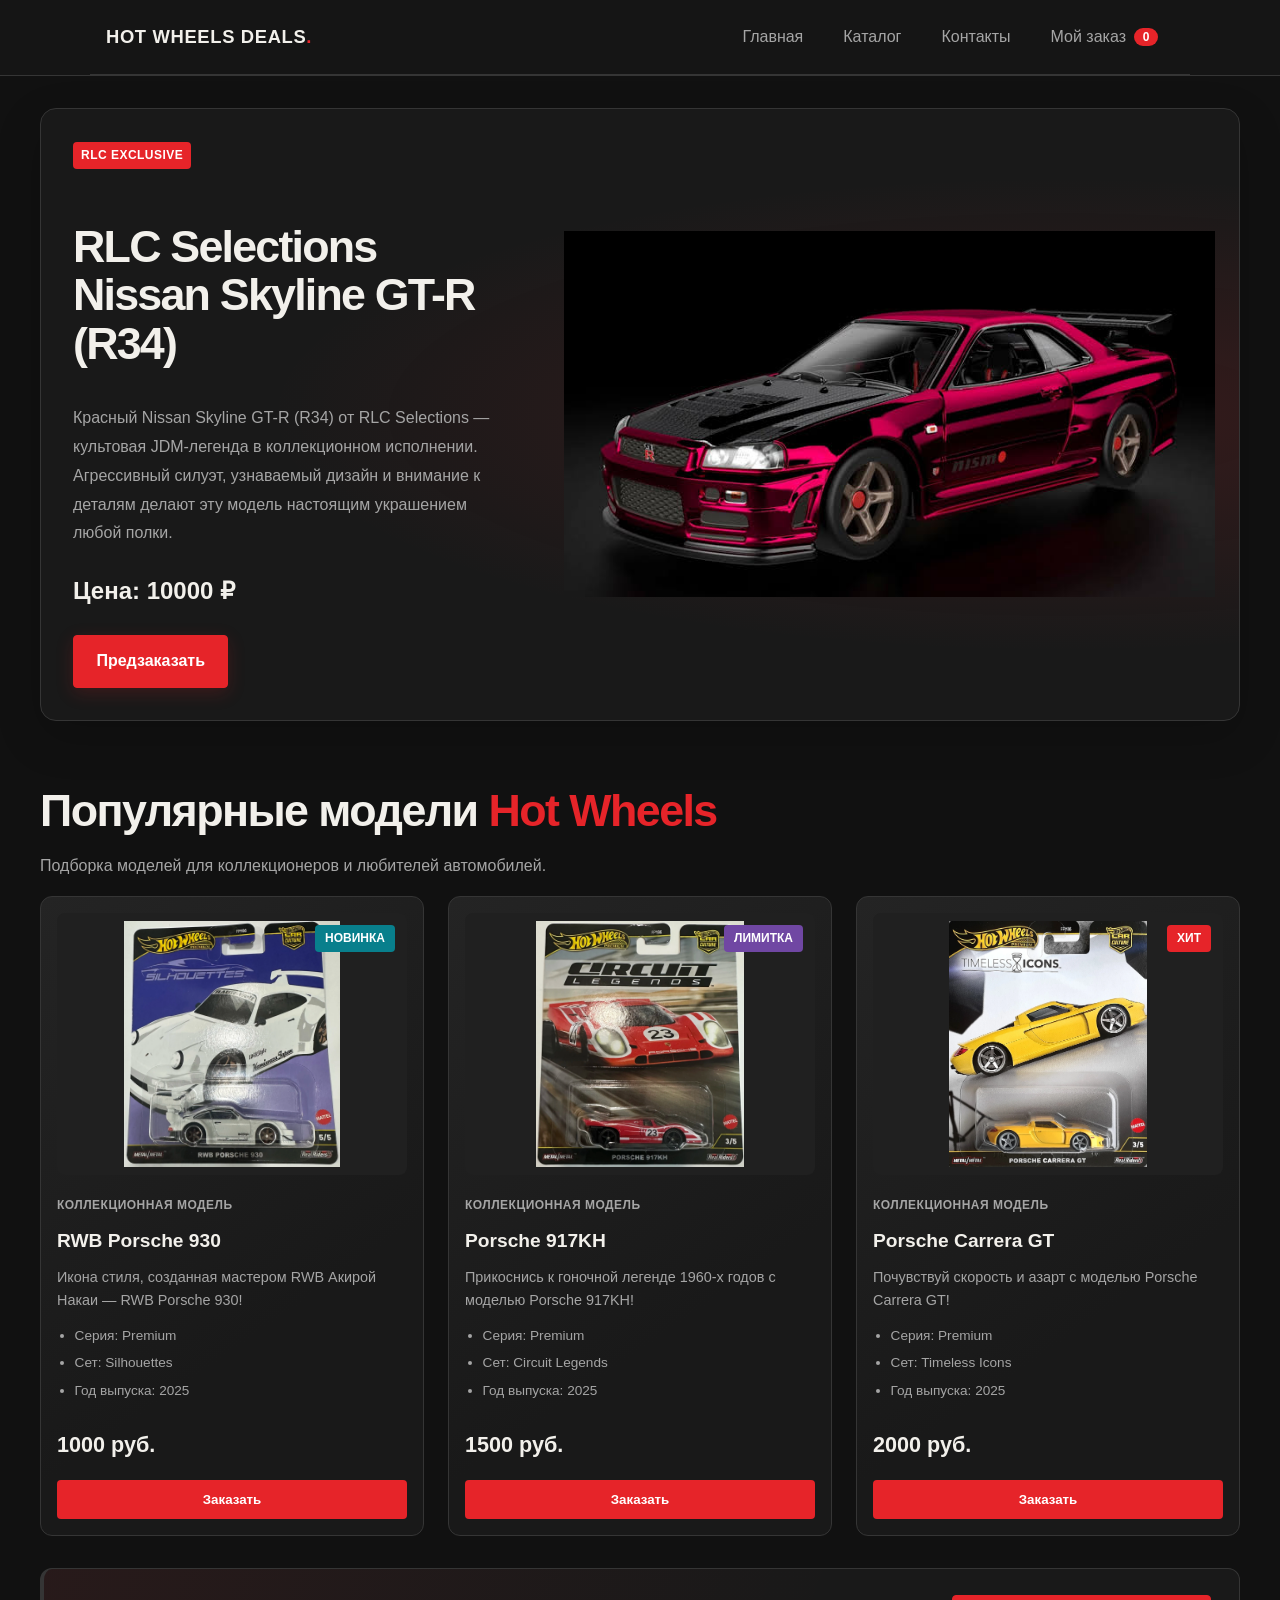
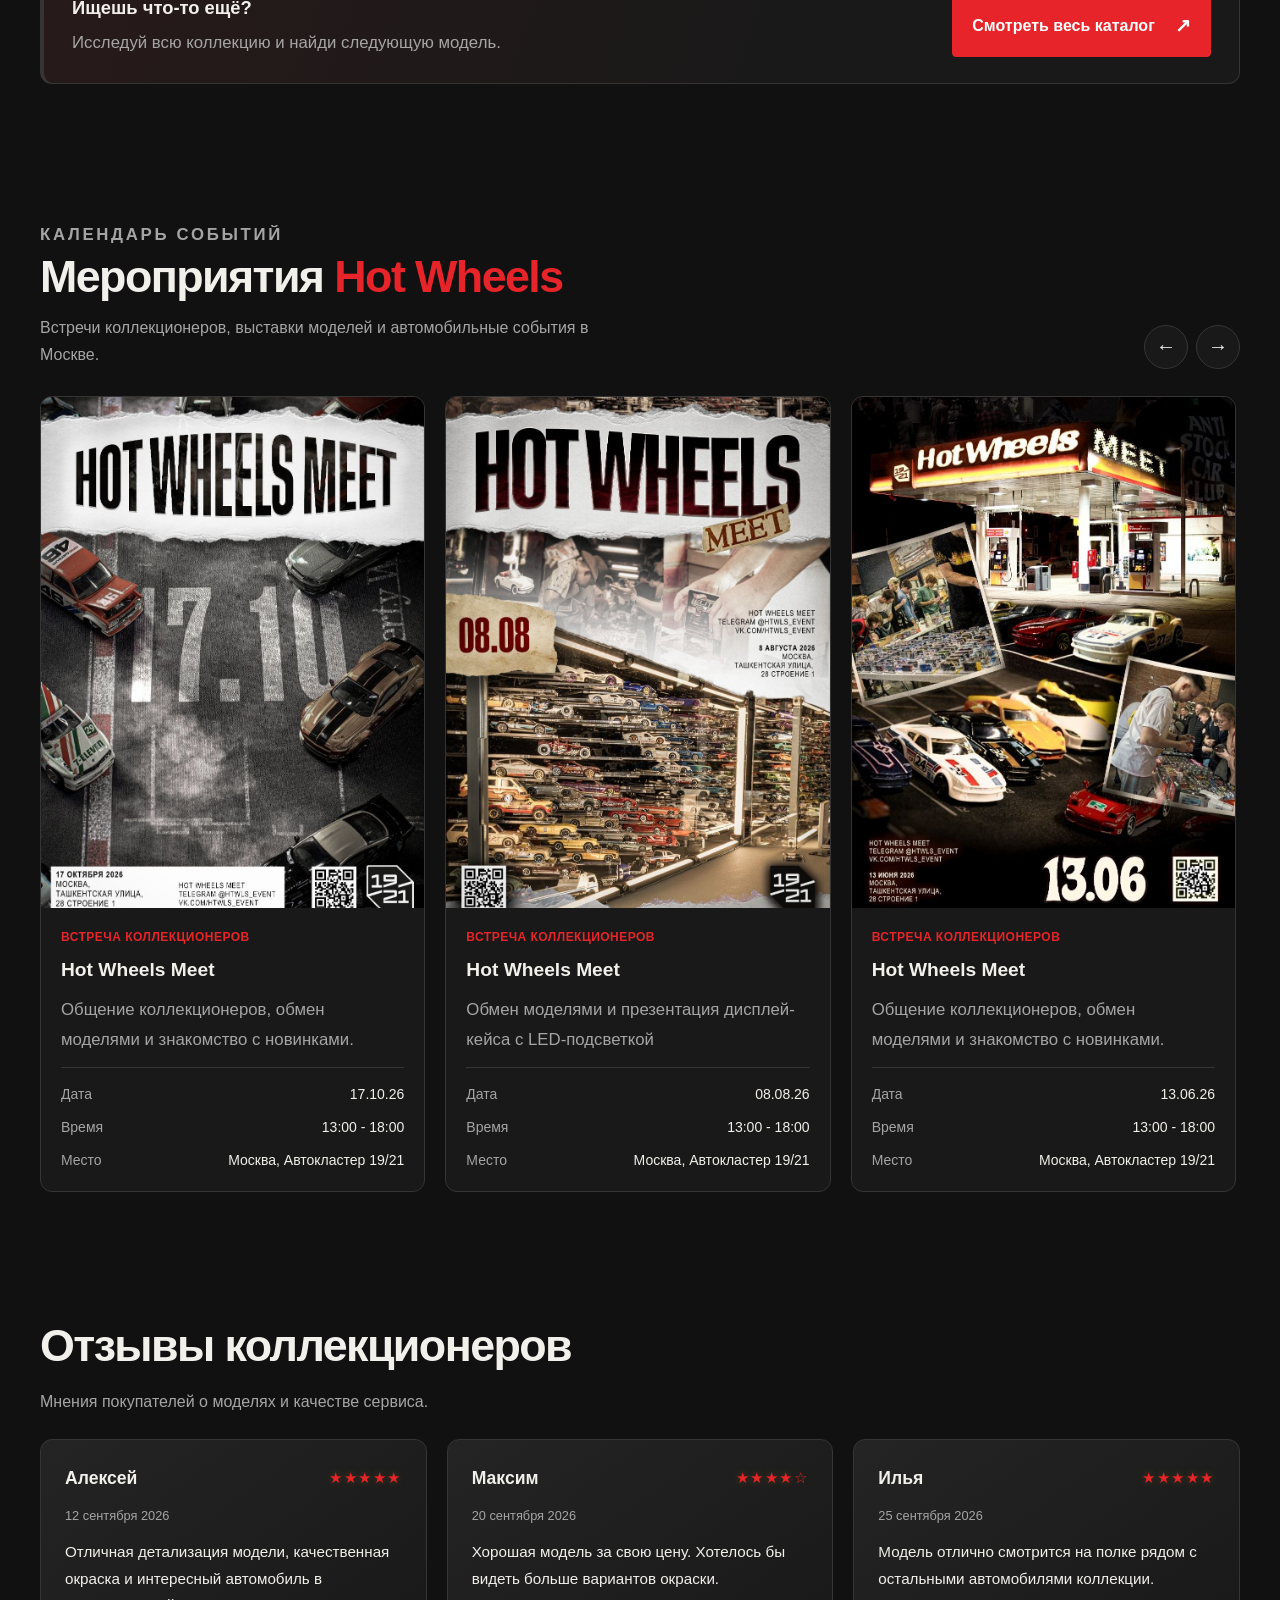
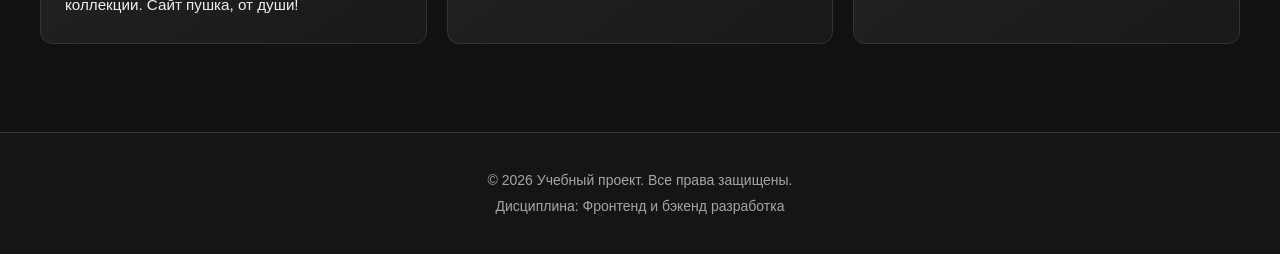
==== index.html @ 45c1c2cf "initialize project structure" ====
<!doctype html>
<html lang="ru">
  <head>
    <meta charset="UTF-8" />
    <meta name="viewport" content="width=device-width, initial-scale=1.0" />
    <title>Магазин моделей Hot Wheels Deals</title>
    <link rel="stylesheet" href="css/style.css" />
    <script src="js/main.js" defer></script>
    <meta property="og:type" content="website" />
    <meta property="og:title" content="Магазин моделей Hot Wheels Deals" />
    <meta
      property="og:description"
      content="Магазин моделей Hot Wheels Deals"
    />
    <meta
      property="og:image"
      content="https://username.github.io/kr1-html-css-shop/images/preview.jpg"
    />
  </head>

  <body>
    <header>
      <nav class="site-header" aria-label="Основная навигация">
        <a class="site-logo" href="index.html">
          HOT WHEELS DEALS<span class="site-logo__accent">.</span>
        </a>

        <ul class="site-nav__list">
          <li>
            <a class="site-nav__link" href="index.html">Главная</a>
          </li>
          <li>
            <a class="site-nav__link" href="catalog.html">Каталог</a>
          </li>
          <li>
            <a class="site-nav__link" href="contacts.html">Контакты</a>
          </li>
          <li>
            <a class="site-nav__link" href="order.html">
              Мой заказ
              <span
                class="cart-badge"
                id="cart-count"
                aria-label="Количество товаров в корзине"
                >0</span
              >
            </a>
          </li>
        </ul>
      </nav>
    </header>

    <main>
      <!-- Баннер предзаказа -->
      <section class="preorder-section">
        <div class="preorder-banner">
          <div class="preorder-banner__content">
            <span class="preorder-banner__badge"> RLC EXCLUSIVE </span>

            <h1>RLC Selections Nissan Skyline GT-R (R34)</h1>

            <p class="preorder-banner__lead">
              Красный Nissan Skyline GT-R (R34) от RLC Selections — культовая
              JDM-легенда в коллекционном исполнении. Агрессивный силуэт,
              узнаваемый дизайн и внимание к деталям делают эту модель настоящим
              украшением любой полки.
            </p>

            <p class="preorder-banner__price">Цена: 10000 ₽</p>

            <button
              class="preorder-banner__button"
              type="button"
              id="preorder-open"
            >
              Предзаказать
            </button>
          </div>

          <img
            src="images/Nissan Skyline R34.jpg"
            alt="RLC Nissan Skyline R34"
            class="preorder-banner__image"
          />
        </div>
      </section>

      <!-- Модальное окно предзаказа -->
      <dialog
        class="preorder-modal"
        id="preorder-modal"
        aria-labelledby="preorder-modal-title"
      >
        <div class="preorder-modal__header">
          <div>
            <p class="preorder-modal__eyebrow">RLC EXCLUSIVE</p>
            <h2 class="preorder-modal__heading" id="preorder-modal-title">
              Предзаказ скоро откроется
            </h2>
          </div>

          <button
            class="preorder-modal__close"
            type="button"
            id="preorder-close"
            aria-label="Закрыть"
          >
            &#10005;
          </button>
        </div>

        <div class="preorder-modal__body">
          <span class="preorder-modal__badge">COMING SOON</span>

          <h3 class="preorder-modal__title">Nissan Skyline GT-R (R34)</h3>

          <p class="preorder-modal__description">
            Красная легенда JDM в эксклюзивном исполнении RLC Selections.
            Готовь место в коллекции.
          </p>

          <div class="preorder-modal__notice">
            <span class="preorder-modal__notice-icon">!</span>
            <div>
              <strong>Предзаказ скоро откроется</strong>
              <p>
                Следи за обновлениями, чтобы не пропустить старт.
              </p>
            </div>
          </div>
        </div>

        <div class="preorder-modal__footer">
          <button
            class="button button--outline"
            type="button"
            data-preorder-close
          >
            Закрыть
          </button>
          <button class="button" type="button" data-preorder-close>
            Понятно, жду
          </button>
        </div>
      </dialog>

      <section class="section" id="popular">
        <div class="popular__header">
          <h2>Популярные модели <span>Hot Wheels</span></h2>

          <p class="popular__intro">
            Подборка моделей для коллекционеров и любителей автомобилей.
          </p>
        </div>

        <div class="product-grid">
          <!-- RWB Porsche 930 -->
          <article class="product-card">
            <a class="product-card__image-link" href="catalog.html">
              <img
                class="product-card__image"
                src="images/RWB 930.webp"
                alt="Модель Hot Wheels RWB Porsche 930"
                width="400"
                height="300"
              />
              <span class="product-card__badge product-card__badge--new">
                Новинка
              </span>
            </a>

            <p class="product-card__category">Коллекционная модель</p>
            <h3 class="product-card__title">RWB Porsche 930</h3>

            <p class="product-card__description">
              Икона стиля, созданная мастером RWB Акирой Накаи — RWB Porsche
              930!
            </p>

            <ul class="product-card__specs">
              <li>Серия: Premium</li>
              <li>Сет: Silhouettes</li>
              <li>Год выпуска: 2025</li>
            </ul>

            <p class="product-card__price">1000 руб.</p>

            <button
              class="button product-card__button"
              type="button"
              data-product="RWB Porcshe 930"
            >
              Заказать
            </button>
          </article>

          <!-- Porsche 917KH -->
          <article class="product-card">
            <a class="product-card__image-link" href="catalog.html">
              <img
                class="product-card__image"
                src="images/917KH.webp"
                alt="Модель Hot Wheels Porsche 917KH"
                width="400"
                height="300"
                loading="lazy"
              />
              <span class="product-card__badge product-card__badge--limited">
                Лимитка
              </span>
            </a>

            <p class="product-card__category">Коллекционная модель</p>
            <h3 class="product-card__title">Porsche 917KH</h3>

            <p class="product-card__description">
              Прикоснись к гоночной легенде 1960-х годов с моделью Porsche
              917KH!
            </p>

            <ul class="product-card__specs">
              <li>Серия: Premium</li>
              <li>Сет: Circuit Legends</li>
              <li>Год выпуска: 2025</li>
            </ul>

            <p class="product-card__price">1500 руб.</p>

            <button
              class="button product-card__button"
              type="button"
              data-product="Porcshe 917KH"
            >
              Заказать
            </button>
          </article>

          <!-- Porsche Carrera GT -->
          <article class="product-card">
            <a class="product-card__image-link" href="catalog.html">
              <img
                class="product-card__image"
                src="images/Carrera GT.webp"
                alt="Модель Hot Wheels Porsche Carrera GT"
                width="400"
                height="300"
                loading="lazy"
              />
              <span class="product-card__badge product-card__badge--hit">
                Хит
              </span>
            </a>

            <p class="product-card__category">Коллекционная модель</p>
            <h3 class="product-card__title">Porsche Carrera GT</h3>

            <p class="product-card__description">
              Почувствуй скорость и азарт с моделью Porsche Carrera GT!
            </p>

            <ul class="product-card__specs">
              <li>Серия: Premium</li>
              <li>Сет: Timeless Icons</li>
              <li>Год выпуска: 2025</li>
            </ul>

            <p class="product-card__price">2000 руб.</p>

            <button
              class="button product-card__button"
              type="button"
              data-product="Porcshe Carrera GT"
            >
              Заказать
            </button>
          </article>
        </div>

        <div class="popular__catalog-link">
          <div class="popular__catalog-text">
            <span>Ищешь что-то ещё?</span>
            <p>Исследуй всю коллекцию и найди следующую модель.</p>
          </div>

          <a class="popular__catalog-button" href="catalog.html">
            Смотреть весь каталог
            <span aria-hidden="true">↗</span>
          </a>
        </div>
      </section>

      <!-- Мероприятия Hot Wheels в Москве -->
      <section class="section events" id="events">
        <div class="events__header">
          <div>
            <p class="events__eyebrow">КАЛЕНДАРЬ СОБЫТИЙ</p>
            <h2>Мероприятия <span>Hot Wheels</span></h2>
            <p class="events__intro">
              Встречи коллекционеров, выставки моделей и автомобильные события в
              Москве.
            </p>
          </div>

          <div class="events__controls">
            <button
              class="events__arrow"
              id="events-prev"
              type="button"
              aria-label="Предыдущие мероприятия"
            >
              &#8592;
            </button>
            <button
              class="events__arrow"
              id="events-next"
              type="button"
              aria-label="Следующие мероприятия"
            >
              &#8594;
            </button>
          </div>
        </div>

        <div class="events__viewport" id="events-viewport">
          <div class="events__track" id="events-track">
            <article class="event-card">
              <img
                class="event-card__poster"
                src="images/events/17_10.jpg"
                alt="Афиша встречи коллекционеров Hot Wheels"
                loading="lazy"
              />
              <div class="event-card__content">
                <span class="event-card__category">Встреча коллекционеров</span>
                <h3>Hot Wheels  Meet</h3>
                <p class="event-card__description">
                  Общение коллекционеров, обмен моделями и знакомство с
                  новинками.
                </p>
                <ul class="event-card__details">
                  <li><span>Дата</span> 17.10.26 </li>
                  <li><span>Время</span> 13:00 - 18:00</li>
                  <li><span>Место</span> Москва, Автокластер 19/21</li>
                </ul>
              </div>
            </article>

            <article class="event-card">
              <img
                class="event-card__poster"
                src="images/events/08_08.jpg"
                alt="Афиша встречи коллекционеров Hot Wheels"
                loading="lazy"
              />
              <div class="event-card__content">
                <span class="event-card__category">Встреча коллекционеров</span>
                <h3>Hot Wheels  Meet</h3>
                <p class="event-card__description">
                  Обмен моделями и презентация дисплей-кейса с LED-подсветкой
                </p>
                <ul class="event-card__details">
                  <li><span>Дата</span> 08.08.26 </li>
                  <li><span>Время</span> 13:00 - 18:00</li>
                  <li><span>Место</span> Москва, Автокластер 19/21</li>
                </ul>
              </div>
            </article>

            <article class="event-card">
              <img
                class="event-card__poster"
                src="images/events/13_06.jpg"
                alt="Афиша встречи коллекционеров Hot Wheels"
                loading="lazy"
              />
              <div class="event-card__content">
                <span class="event-card__category">Встреча коллекционеров</span>
                <h3>Hot Wheels  Meet</h3>
                <p class="event-card__description">
                  Общение коллекционеров, обмен моделями и знакомство с
                  новинками.
                </p>
                <ul class="event-card__details">
                  <li><span>Дата</span> 13.06.26 </li>
                  <li><span>Время</span> 13:00 - 18:00</li>
                  <li><span>Место</span> Москва, Автокластер 19/21</li>
                </ul>
              </div>
            </article>
            
            <article class="event-card">
              <img
                class="event-card__poster"
                src="images/events/25_04.jpg"
                alt="Афиша встречи коллекционеров Hot Wheels"
                loading="lazy"
              />
              <div class="event-card__content">
                <span class="event-card__category">Встреча коллекционеров</span>
                <h3>Hot Wheels  Meet</h3>
                <p class="event-card__description">
                  Общение коллекционеров, обмен моделями и знакомство с
                  новинками.
                </p>
                <ul class="event-card__details">
                  <li><span>Дата</span> 25.04.26 </li>
                  <li><span>Время</span> 13:00 - 18:00</li>
                  <li><span>Место</span> Москва, Автокластер 19/21</li>
                </ul>
              </div>
            </article>

            <article class="event-card">
              <img
                class="event-card__poster"
                src="images/events/28_02.jpg"
                alt="Афиша встречи коллекционеров Hot Wheels"
                loading="lazy"
              />
              <div class="event-card__content">
                <span class="event-card__category">Встреча коллекционеров</span>
                <h3>Hot Wheels  Meet</h3>
                <p class="event-card__description">
                  Выставка-продажа свежих моделей Hot Wheels
                </p>
                <ul class="event-card__details">
                  <li><span>Дата</span> 28.02.26 </li>
                  <li><span>Время</span> 13:00 - 18:00</li>
                  <li><span>Место</span> Москва, Автокластер 19/21</li>
                </ul>
              </div>
            </article>
          </div>
        </div>
      </section>

      <section class="section reviews" id="reviews">
        <h2>Отзывы коллекционеров</h2>

        <p class="reviews__intro">
          Мнения покупателей о моделях и качестве сервиса.
        </p>

        <div class="reviews__grid">
          <article class="review-card">
            <div class="review-card__header">
              <h3>Алексей</h3>
              <p class="review-card__rating" aria-label="Оценка: 5 из 5">
                ★★★★★
              </p>
            </div>

            <p class="review-card__date">12 сентября 2026</p>

            <p>
              Отличная детализация модели, качественная окраска и интересный
              автомобиль в коллекции. Сайт пушка, от души!
            </p>
          </article>

          <article class="review-card">
            <div class="review-card__header">
              <h3>Максим</h3>
              <p class="review-card__rating" aria-label="Оценка: 4 из 5">
                ★★★★☆
              </p>
            </div>

            <p class="review-card__date">20 сентября 2026</p>

            <p>
              Хорошая модель за свою цену. Хотелось бы видеть больше вариантов
              окраски.
            </p>
          </article>

          <article class="review-card">
            <div class="review-card__header">
              <h3>Илья</h3>
              <p class="review-card__rating" aria-label="Оценка: 5 из 5">
                ★★★★★
              </p>
            </div>

            <p class="review-card__date">25 сентября 2026</p>

            <p>
              Модель отлично смотрится на полке рядом с остальными автомобилями
              коллекции.
            </p>
          </article>
        </div>
      </section>
    </main>

    <footer id="contacts">
      <p>&copy; 2026 Учебный проект. Все права защищены.</p>
      <p>Дисциплина: Фронтенд и бэкенд разработка</p>
    </footer>

    <dialog
      class="order-dialog"
      id="order-dialog"
      aria-labelledby="order-dialog-title"
    >
      <h2 id="order-dialog-title">Оформление заявки</h2>

      <form
        class="order-form"
        id="order-form"
        action="#"
        method="post"
        novalidate
      >
        <input id="selected-product" name="selected-product" type="hidden" />

        <div class="form-field">
          <label for="order-name">Имя</label>
          <input
            id="order-name"
            name="name"
            type="text"
            placeholder="Введите ваше имя"
            minlength="2"
            autocomplete="given-name"
            required
          />
        </div>

        <div class="form-field">
          <label for="order-email">E-mail</label>
          <input
            id="order-email"
            name="email"
            type="email"
            placeholder="example@mail.ru"
            autocomplete="email"
            required
          />
        </div>

        <div class="form-field">
          <label for="order-phone">Телефон</label>
          <input
            id="order-phone"
            name="phone"
            type="tel"
            inputmode="tel"
            placeholder="+7 (900) 000-00-00"
            pattern="^\+7 \(\d{3}\) \d{3}-\d{2}-\d{2}$"
            required
          />
          <small>Формат: +7 (900) 000-00-00</small>
        </div>

        <div class="form-field">
          <label for="order-date">Дата связи</label>
          <input id="order-date" name="date" type="date" />
        </div>

        <div class="form-field">
          <label for="order-topic">Тема заявки</label>
          <select id="order-topic" name="topic" required>
            <option value="">Выберите тему</option>
            <option value="product">Заказ товара</option>
            <option value="consultation">Консультация</option>
            <option value="delivery">Доставка</option>
          </select>
        </div>

        <div class="form-field">
          <label for="order-comment">Комментарий</label>
          <textarea
            id="order-comment"
            name="comment"
            rows="4"
            placeholder="Укажите дополнительную информацию"
          ></textarea>
        </div>

        <div class="form-field form-field--checkbox">
          <label>
            <input
              id="order-agreement"
              name="agreement"
              type="checkbox"
              required
            />
            Я согласен на обработку данных
          </label>
        </div>

        <div class="form-actions">
          <button type="button" id="close-order-dialog">Закрыть</button>
          <button type="submit">Отправить заявку</button>
        </div>
      </form>
    </dialog>

    <p class="success-message" id="success-message" hidden>
      Форма успешно отправлена!
    </p>
    <script src="js/cart-counter.js"></script>
    <script src="js/events.js"></script>
  </body>
</html>
---- css/style.css ----
/* ==========================================================================
   1. Переменные проекта
   ========================================================================== */

:root {
  /* Цвета */
  --color-bg: #111111;
  --color-text: #f2f0eb;
  --color-muted: #a5a5a5;
  --color-primary: #e62429;
  --color-primary-dark: #bd171d;
  --color-border: #353535;
  --color-surface: #191919;
  --color-surface-accent: #242424;
  --color-success: #45b36b;
  --color-success-bg: #17251b;
  --color-white: #ffffff;

  /* Отступы */
  --space-xs: 4px;
  --space-sm: 8px;
  --space-md: 16px;
  --space-lg: 24px;
  --space-xl: 32px;

  /* Скругления */
  --radius-sm: 4px;
  --radius-md: 8px;
  --radius-lg: 12px;

  /* Размеры */
  --container-width: 1200px;
}


/* ==========================================================================
   2. Сброс и базовые стили
   ========================================================================== */

* {
  box-sizing: border-box;
}

/*
  Атрибут hidden должен скрывать элемент надёжнее любого класса оформления.
*/
[hidden] {
  display: none !important;
}

html {
  scroll-behavior: smooth;
}

body {
  margin: 0;
  font-family: Arial, sans-serif;
  line-height: 1.6;
  color: var(--color-text);
  background-color: var(--color-bg);
}

a {
  color: var(--color-text);
}

a:hover {
  color: var(--color-primary);
}

a:focus-visible {
  outline: 2px solid var(--color-primary);
  outline-offset: 3px;
}


/* ==========================================================================
   3. Общие компоненты
   ========================================================================== */

/* --------------------------------------------------------------------------
   3.1. Кнопки
   -------------------------------------------------------------------------- */

/*
  Базовая кнопка. Применяется и к <button>, и к ссылкам,
  которые визуально выглядят как кнопка.
*/
.button {
  display: inline-block;
  padding: var(--space-sm) var(--space-md);
  color: var(--color-white);
  background-color: var(--color-primary);
  text-decoration: none;
  border: none;
  border-radius: var(--radius-sm);
  cursor: pointer;
}

.button:hover {
  background-color: var(--color-primary-dark);
}

.button:focus-visible {
  outline: 2px solid var(--color-primary);
  outline-offset: 3px;
}

.button:disabled {
  opacity: 0.6;
  cursor: not-allowed;
}

/*
  Второстепенная кнопка — только рамка.
*/
.button--outline {
  background-color: transparent;
  border: 1px solid var(--color-border);
  color: var(--color-text);
}

.button--outline:hover {
  background-color: var(--color-text);
  border-color: var(--color-text);
  color: var(--color-bg);
}

/*
  Квадратная кнопка с символом: управление количеством в корзине.
*/
.button--icon {
  min-width: 34px;
  min-height: 34px;
  padding: var(--space-xs);
  background-color: transparent;
  border: 1px solid var(--color-border);
  border-radius: var(--radius-sm);
  color: var(--color-text);
  font: inherit;
  line-height: 1;
  cursor: pointer;
  transition:
    background-color 0.2s ease,
    border-color 0.2s ease,
    color 0.2s ease;
}

.button--icon:hover {
  background-color: var(--color-surface-accent);
  border-color: var(--color-text);
}

.button--icon:focus-visible {
  outline: 2px solid var(--color-primary);
  outline-offset: 2px;
}

/*
  Кнопка удаления позиции из корзины.
*/
.button--danger-outline {
  padding: var(--space-sm) var(--space-md);
  background-color: transparent;
  border: 1px solid rgba(230, 36, 41, 0.5);
  border-radius: var(--radius-sm);
  color: #ff7377;
  font: inherit;
  font-weight: 600;
  white-space: nowrap;
  cursor: pointer;
  transition:
    background-color 0.2s ease,
    border-color 0.2s ease,
    color 0.2s ease;
}

.button--danger-outline:hover {
  background-color: var(--color-primary);
  border-color: var(--color-primary);
  color: var(--color-white);
}

.button--danger-outline:focus-visible {
  outline: 2px solid var(--color-primary);
  outline-offset: 2px;
}

/* --------------------------------------------------------------------------
   3.2. Счётчик корзины
   -------------------------------------------------------------------------- */

/*
  Число товаров рядом с пунктом меню «Мой заказ».
*/
.cart-badge {
  display: inline-block;
  min-width: 1.5rem;
  padding: 0.25em 0.5em;
  border-radius: 999px;
  background-color: var(--color-primary);
  color: var(--color-white);
  font-size: 0.75rem;
  font-weight: 700;
  line-height: 1;
  text-align: center;
}

/* --------------------------------------------------------------------------
   3.3. Секция страницы
   -------------------------------------------------------------------------- */

.section {
  max-width: var(--container-width);
  margin: 0 auto var(--space-xl);
}

.section h2 {
  margin-top: 0;
}

/* --------------------------------------------------------------------------
   3.4. Хлебные крошки
   -------------------------------------------------------------------------- */

.breadcrumbs {
  width: min(calc(100% - 2rem), var(--container-width));
  margin: 0 auto var(--space-md);
  padding-top: var(--space-md);
  font-size: 0.9rem;
  color: var(--color-muted);
}

.breadcrumbs__list {
  display: flex;
  flex-wrap: wrap;
  align-items: center;
  gap: var(--space-sm);
  padding: 0;
  margin: 0;
  list-style: none;
}

.breadcrumbs__item {
  display: flex;
  align-items: center;
  gap: var(--space-sm);
}

/*
  Разделитель между пунктами крошек.
*/
.breadcrumbs__item + .breadcrumbs__item::before {
  content: "/";
  color: var(--color-muted);
}

.breadcrumbs a {
  color: var(--color-muted);
  text-decoration: none;
  transition: color 0.2s ease;
}

.breadcrumbs a:hover {
  color: var(--color-primary);
}

/*
  Текущая страница в цепочке.
*/
.breadcrumbs__item--current {
  color: var(--color-text);
}


/* ==========================================================================
   4. Шапка и навигация
   ========================================================================== */

header {
  position: sticky;
  top: 0;
  z-index: 1030;
  background-color: #151515;
  border-bottom: 1px solid var(--color-border);
}

/*
  Внутренняя раскладка шапки: логотип и меню по краям.
  Ширина ограничена, чтобы содержимое не растягивалось на широких экранах.
*/
.site-header {
  display: flex;
  flex-wrap: wrap;
  align-items: center;
  justify-content: space-between;
  gap: var(--space-md);
  max-width: 1100px;
  margin: 0 auto;
  padding: var(--space-md);
  border-bottom: 1px solid var(--color-border);
  background-color: #151515;
}

/*
  Текстовый логотип.
*/
.site-logo {
  font-size: 1.15rem;
  font-weight: 700;
  letter-spacing: 0.035em;
  text-decoration: none;
  color: var(--color-text);
}

/*
  Красная точка в конце логотипа.
*/
.site-logo__accent {
  color: var(--color-primary);
}

/*
  Список пунктов меню без стандартных маркеров и отступов.
*/
.site-nav__list {
  display: flex;
  flex-wrap: wrap;
  align-items: center;
  gap: var(--space-sm);
  padding: 0;
  margin: 0;
  list-style: none;
}

.site-nav__link {
  display: inline-flex;
  align-items: center;
  gap: var(--space-sm);
  padding: var(--space-sm) var(--space-md);
  color: var(--color-muted);
  text-decoration: none;
  border-radius: var(--radius-sm);
  transition:
    color 0.2s ease,
    background-color 0.2s ease;
}

.site-nav__link:hover,
.site-nav__link:focus-visible {
  color: var(--color-white);
  background-color: var(--color-surface-accent);
}


/* ==========================================================================
   5. Подвал
   ========================================================================== */

footer {
  margin-top: 2rem;
  padding: 2rem 1rem;
  background-color: #151515;
  border-top: 1px solid var(--color-border);
  color: var(--color-muted);
  text-align: center;
}

footer p {
  margin: 0.25rem 0;
  font-size: 0.875rem;
  line-height: 1.6;
}


/* ==========================================================================
   6. Карточка товара
   ========================================================================== */

/*
  Карточка — вертикальный Flex-контейнер: изображение, описание, цена, кнопка.
  Цена прижата к низу за счёт margin-top: auto.
*/
.product-card {
  display: flex;
  flex-direction: column;
  gap: var(--space-sm);
  min-width: 0;
  padding: var(--space-md);
  border: 1px solid var(--color-border);
  border-radius: var(--radius-md);
  background-color: var(--color-bg);
  transition:
    border-color 0.2s,
    box-shadow 0.2s;
}

.product-card:hover {
  border-color: var(--color-primary);
  box-shadow: 0 4px 14px rgba(0, 0, 0, 0.08);
}

/*
  Ссылка вокруг изображения: точка отсчёта для бейджа.
*/
.product-card__image-link {
  position: relative;
  display: block;
  overflow: hidden;
  border-radius: var(--radius-sm);
}

.product-card__image {
  display: block;
  width: 100%;
  height: auto;
  aspect-ratio: 4 / 3;
  object-fit: cover;
  transition: transform 0.25s;
}

.product-card__image-link:hover .product-card__image {
  transform: scale(1.04);
}

.product-card__category {
  margin: var(--space-sm) 0 0;
  color: var(--color-muted);
  font-size: 0.85rem;
}

.product-card__title {
  margin: 0;
  font-size: 1.2rem;
}

.product-card__description {
  margin: 0;
  color: var(--color-muted);
}

.product-card__specs {
  margin: 0;
  padding-left: 20px;
  font-size: 0.9rem;
}

.product-card__price {
  margin: auto 0 0;
  padding-top: var(--space-md);
  font-size: 1.2rem;
  font-weight: 700;
}

.product-card .button {
  align-self: flex-start;
  margin-top: var(--space-sm);
}

/* Бейджи «Новинка», «Хит», «Лимитка» */

.product-card__badge {
  display: inline-block;
  width: fit-content;
  padding: 4px 10px;
  margin-bottom: 12px;
  border-radius: var(--radius-sm);
  background-color: var(--color-primary);
  color: var(--color-white);
  font-size: 0.75rem;
  font-weight: 700;
  text-transform: uppercase;
}

.product-card__badge--new {
  background-color: #087f8c;
}

.product-card__badge--hit {
  background-color: var(--color-primary);
}

.product-card__badge--limited {
  background-color: #7047a3;
}

/*
  Обёртка изображения нужна там, где бейдж лежит поверх картинки.
*/
.product-card__image-wrapper {
  position: relative;
  width: 100%;
}

.product-card__image-wrapper .product-card__image {
  display: block;
  width: 100%;
  height: auto;
}

.product-card__image-wrapper .product-card__badge,
#popular .product-card__image-link .product-card__badge {
  position: absolute;
  top: 12px;
  right: 12px;
  z-index: 2;
  margin: 0;
}

#popular .product-card__badge--new {
  background-color: #087f8c;
  color: var(--color-white);
}


/* ==========================================================================
   7. Главная: баннер предзаказа
   ========================================================================== */

/*
  Секция первого экрана.
*/
.preorder-section {
  width: min(calc(100% - 2rem), var(--container-width));
  margin: var(--space-xl) auto;
}

/*
  Баннер — сетка из двух колонок: текст и изображение.
*/
.preorder-banner {
  position: relative;
  display: grid;
  grid-template-columns: 5fr 7fr;
  align-items: center;
  overflow: hidden;
  border: 1px solid var(--color-border);
  border-radius: 16px;
  background:
    radial-gradient(
      ellipse at 85% 50%,
      rgb(230 36 41 / 14%),
      transparent 55%
    ),
    var(--color-surface);
  box-shadow: 0 16px 45px rgb(0 0 0 / 18%);
}

.preorder-banner__content {
  padding: var(--space-xl);
}

.preorder-banner h1 {
  font-size: clamp(2rem, 3.5vw, 3.25rem);
  line-height: 1.08;
  letter-spacing: -0.04em;
}

.preorder-banner__lead {
  color: var(--color-muted);
  font-size: 1rem;
  line-height: 1.8;
}

.preorder-banner__price {
  font-size: 1.5rem;
  font-weight: 700;
  font-variant-numeric: tabular-nums;
}

.preorder-banner__badge {
  display: inline-block;
  margin-bottom: var(--space-md);
  padding: var(--space-xs) var(--space-sm);
  border-radius: var(--radius-sm);
  background-color: var(--color-primary);
  color: var(--color-white);
  font-size: 0.75rem;
  font-weight: 700;
  letter-spacing: 0.04em;
  text-transform: uppercase;
}

.preorder-banner__image {
  display: block;
  width: 100%;
  height: 100%;
  min-height: 360px;
  max-height: 480px;
  padding: var(--space-lg);
  object-fit: contain;
  transition: transform 0.4s ease;
}

.preorder-banner:hover .preorder-banner__image {
  transform: scale(1.035);
}

.preorder-banner__button {
  padding: 0.8rem 1.4rem;
  border: 1px solid var(--color-primary);
  border-radius: var(--radius-sm);
  background-color: var(--color-primary);
  color: var(--color-white);
  font: inherit;
  font-weight: 700;
  cursor: pointer;
  box-shadow: 0 5px 18px rgb(230 36 41 / 18%);
  transition:
    background-color 0.2s ease,
    border-color 0.2s ease;
}

.preorder-banner__button:hover {
  border-color: var(--color-primary-dark);
  background-color: var(--color-primary-dark);
}

.preorder-banner__button:focus-visible {
  outline: 2px solid var(--color-text);
  outline-offset: 3px;
}


/* ==========================================================================
   8. Главная: модальное окно предзаказа
   ========================================================================== */

/*
  Окно построено на нативном <dialog>: браузер сам затемняет фон
  и удерживает фокус внутри окна.
*/
.preorder-modal {
  width: min(100% - 2rem, 520px);
  padding: 0;
  overflow: hidden;
  color: var(--color-text);
  background:
    radial-gradient(
      ellipse at 100% 0%,
      rgba(230, 36, 41, 0.16),
      transparent 48%
    ),
    var(--color-surface);
  border: 1px solid #414141;
  border-radius: 16px;
  box-shadow: 0 24px 80px rgba(0, 0, 0, 0.5);
}

.preorder-modal::backdrop {
  background-color: rgba(0, 0, 0, 0.65);
}

.preorder-modal__header {
  display: flex;
  align-items: flex-start;
  justify-content: space-between;
  gap: var(--space-md);
  padding: var(--space-lg);
  border-bottom: 1px solid var(--color-border);
}

.preorder-modal__eyebrow {
  color: var(--color-muted);
  font-size: 0.7rem;
  font-weight: 700;
  letter-spacing: 0.15em;
}

.preorder-modal__heading {
  margin: 0;
  font-size: 1.1rem;
  font-weight: 700;
}

/*
  Кнопка закрытия окна (крестик).
*/
.preorder-modal__close {
  display: grid;
  flex: 0 0 auto;
  width: 2rem;
  height: 2rem;
  place-items: center;
  padding: 0;
  border: 1px solid var(--color-border);
  border-radius: var(--radius-sm);
  background: transparent;
  color: var(--color-text);
  font: inherit;
  font-size: 1.1rem;
  line-height: 1;
  cursor: pointer;
  transition:
    border-color 0.2s ease,
    background-color 0.2s ease;
}

.preorder-modal__close:hover {
  border-color: var(--color-primary);
  background-color: var(--color-primary);
}

.preorder-modal__close:focus-visible {
  outline: 2px solid var(--color-primary);
  outline-offset: 3px;
}

.preorder-modal__body {
  padding: var(--space-lg);
}

.preorder-modal__badge {
  display: inline-block;
  padding: 0.35rem 0.65rem;
  color: var(--color-white);
  background: var(--color-primary);
  border-radius: var(--radius-sm);
  font-size: 0.7rem;
  font-weight: 800;
  letter-spacing: 0.08em;
}

.preorder-modal__title {
  margin-top: 1rem;
  font-size: clamp(1.5rem, 5vw, 2rem);
  font-weight: 800;
  line-height: 1.15;
}

.preorder-modal__description {
  margin-top: 0.75rem;
  color: #b7b7b7;
  line-height: 1.7;
}

.preorder-modal__notice {
  display: flex;
  align-items: flex-start;
  gap: 0.85rem;
  margin-top: 1.5rem;
  padding: var(--space-md);
  background: #242424;
  border: 1px solid #383838;
  border-left: 3px solid var(--color-primary);
  border-radius: var(--radius-md);
}

.preorder-modal__notice-icon {
  display: grid;
  flex: 0 0 1.5rem;
  width: 1.5rem;
  height: 1.5rem;
  place-items: center;
  color: var(--color-white);
  background: var(--color-primary);
  border-radius: 50%;
  font-weight: 800;
}

.preorder-modal__notice strong {
  font-size: 0.95rem;
}

.preorder-modal__notice p {
  margin-top: 0.35rem;
  color: var(--color-muted);
  font-size: 0.85rem;
  line-height: 1.5;
}

.preorder-modal__footer {
  display: flex;
  flex-wrap: wrap;
  justify-content: flex-end;
  gap: 0.75rem;
  padding: var(--space-md) var(--space-lg) var(--space-lg);
}

.preorder-modal__footer button {
  font: inherit;
  font-weight: 600;
  cursor: pointer;
}


/* ==========================================================================
   9. Главная: популярные модели
   ========================================================================== */

/*
  Ширина и нижний отступ секций главной страницы заданы точнее,
  чем у общей .section: с учётом полей по краям экрана.
*/
#popular {
  width: min(calc(100% - 2rem), var(--container-width));
  margin: 0 auto 4.5rem;
  scroll-margin-top: 100px;
}

/*
  Сетка карточек: три колонки одинаковой ширины.
*/
.product-grid {
  display: grid;
  grid-template-columns: repeat(3, minmax(0, 1fr));
  gap: var(--space-lg);
}

/*
  Заголовки и вводные абзацы секций главной страницы.
  Селекторы начинаются с id, чтобы перебивать более специфичные общие
  правила вида `main > .section p` из раздела каталога.
*/
#popular .popular__header {
  margin-bottom: 1rem;
}

#popular .popular__header h2,
#events .events__header h2,
#reviews > h2 {
  margin: 0 0 0.75rem;
  color: var(--color-text);
  font-size: clamp(1.8rem, 4vw, 2.8rem);
  font-weight: 800;
  line-height: 1.15;
  letter-spacing: -0.035em;
}

#popular .popular__header h2 span,
#events .events__header h2 span {
  color: var(--color-primary);
}

#popular .popular__intro,
#events .events__intro,
#reviews .reviews__intro {
  max-width: 600px;
  margin-bottom: 0;
  color: var(--color-muted);
  font-size: 1rem;
  line-height: 1.7;
}

/*
  У вводного абзаца мероприятий верхний отступ обнулён.
*/
#events .events__intro {
  margin-top: 0;
}

#reviews .reviews__intro {
  margin-bottom: 1.5rem;
}

/*
  На главной карточки получают собственный фон, свечение при наведении
  и изображение, вписанное целиком.
*/
#popular .product-card {
  height: 100%;
  gap: 0.75rem;
  padding: 1rem;
  border-color: var(--color-border);
  border-radius: var(--radius-lg);
  background:
    linear-gradient(
      145deg,
      var(--color-surface-accent),
      var(--color-surface) 65%
    );
  transition:
    border-color 0.2s ease,
    transform 0.2s ease,
    box-shadow 0.2s ease;
}

#popular .product-card:hover {
  border-color: var(--color-primary);
  transform: translateY(-4px);
  box-shadow: 0 12px 28px rgb(0 0 0 / 20%);
}

#popular .product-card__image-link {
  border-radius: var(--radius-md);
  background-color: #202020;
}

#popular .product-card__image {
  aspect-ratio: 4 / 3;
  padding: 0.5rem;
  object-fit: contain;
}

#popular .product-card__category {
  margin: 0.5rem 0 0;
  font-size: 0.75rem;
  font-weight: 700;
  letter-spacing: 0.04em;
  text-transform: uppercase;
}

#popular .product-card__title {
  font-size: 1.2rem;
  font-weight: 800;
  line-height: 1.3;
}

#popular .product-card__description {
  color: var(--color-muted);
  font-size: 0.9rem;
  line-height: 1.65;
}

#popular .product-card__specs {
  display: grid;
  gap: 0.35rem;
  padding-left: 1.1rem;
  color: var(--color-muted);
  font-size: 0.85rem;
}

#popular .product-card__price {
  padding-top: 0.75rem;
  color: var(--color-text);
  font-size: 1.35rem;
  font-weight: 800;
  font-variant-numeric: tabular-nums;
}

#popular .product-card__button {
  align-self: stretch;
  width: 100%;
  margin-top: 0.25rem;
  padding: 0.75rem 1rem;
  border-radius: var(--radius-sm);
  font-weight: 700;
}


/* ==========================================================================
   10. Главная: переход в каталог
   ========================================================================== */

/*
  Полоса-приглашение под сеткой популярных моделей.
  Акцентная полоса слева задана толщиной; её цвет берётся из --color-border.
*/
.popular__catalog-link {
  display: flex;
  align-items: center;
  justify-content: space-between;
  gap: 1.5rem;
  margin-top: 2rem;
  padding: 1.5rem 1.75rem;
  border: 1px solid var(--color-border);
  border-left-width: 4px;
  border-radius: var(--radius-lg);
  background:
    linear-gradient(110deg, rgb(230 36 41 / 7%), transparent 65%),
    var(--color-surface);
}

.popular__catalog-text > span {
  display: block;
  margin-bottom: 0.35rem;
  font-size: 1.15rem;
  font-weight: 800;
}

.popular__catalog-text p {
  margin: 0;
  color: #a0a0a0;
  line-height: 1.5;
}

.popular__catalog-button {
  display: inline-flex;
  flex-shrink: 0;
  align-items: center;
  justify-content: center;
  gap: 1.25rem;
  padding: 0.9rem 1.2rem;
  border: 1px solid var(--color-primary);
  border-radius: var(--radius-sm);
  background-color: var(--color-primary);
  color: var(--color-white);
  font-weight: 700;
  text-decoration: none;
  transition:
    background-color 0.2s ease,
    border-color 0.2s ease,
    transform 0.2s ease;
}

.popular__catalog-button:hover {
  border-color: #c91c21;
  background-color: #c91c21;
  color: var(--color-white);
  transform: translateY(-2px);
}

.popular__catalog-button span {
  font-size: 1.2rem;
  transition: transform 0.2s ease;
}

.popular__catalog-button:hover span {
  transform: translate(2px, -2px);
}


/* ==========================================================================
   11. Главная: мероприятия
   ========================================================================== */

/*
  Селектор по id нужен, чтобы перебить правило `main > .section`
  из раздела каталога: у него выше специфичность.
*/
#events {
  width: min(calc(100% - 2rem), var(--container-width));
  margin: 0 auto 4.5rem;
  overflow: hidden;
  scroll-margin-top: 100px;
}

.events__header {
  display: flex;
  align-items: flex-end;
  justify-content: space-between;
  gap: 1.5rem;
  margin-bottom: 1.5rem;
}

.events__eyebrow {
  margin-bottom: 0.65rem;
  color: var(--color-primary);
  font-size: 0.75rem;
  font-weight: 800;
  letter-spacing: 0.16em;
}

.events__controls {
  display: flex;
  flex-shrink: 0;
  gap: 0.5rem;
}

.events__arrow {
  display: grid;
  flex-shrink: 0;
  width: 44px;
  height: 44px;
  place-items: center;
  border: 1px solid var(--color-border);
  border-radius: 50%;
  color: var(--color-text);
  background: var(--color-surface);
  font-size: 1.25rem;
  cursor: pointer;
  transition:
    background-color 0.2s ease,
    border-color 0.2s ease,
    opacity 0.2s ease;
}

.events__arrow:hover:not(:disabled) {
  border-color: var(--color-primary);
  background: var(--color-primary);
}

.events__arrow:disabled {
  opacity: 0.35;
  cursor: not-allowed;
}

.events__arrow:focus-visible {
  outline: 2px solid var(--color-primary);
  outline-offset: 3px;
}

/*
  Лента афиш прокручивается по горизонтали, полоса прокрутки скрыта.
*/
.events__viewport {
  overflow-x: auto;
  padding: 3px 2px 8px;
  overscroll-behavior-x: contain;
  scroll-behavior: smooth;
  scrollbar-width: none;
  scroll-snap-type: x mandatory;
}

.events__viewport::-webkit-scrollbar {
  display: none;
}

.events__track {
  display: flex;
  align-items: stretch;
  gap: 1.25rem;
}

.event-card {
  display: flex;
  flex: 0 0 calc((100% - 2.5rem) / 3);
  min-width: 0;
  flex-direction: column;
  overflow: hidden;
  border: 1px solid var(--color-border);
  border-radius: var(--radius-lg);
  background:
    linear-gradient(
      160deg,
      var(--color-surface-accent),
      var(--color-surface) 55%
    );
  scroll-snap-align: start;
  transition:
    border-color 0.2s ease,
    transform 0.2s ease;
}

.event-card:hover {
  border-color: var(--color-primary);
  transform: translateY(-3px);
}

.event-card__poster {
  display: block;
  width: 100%;
  aspect-ratio: 3 / 4;
  object-fit: cover;
  background-color: #202020;
}

.event-card__content {
  display: flex;
  flex: 1;
  flex-direction: column;
  gap: 0.75rem;
  padding: 1.25rem;
}

.event-card__category {
  color: var(--color-primary);
  font-size: 0.75rem;
  font-weight: 700;
  letter-spacing: 0.04em;
  line-height: 1.5;
  text-transform: uppercase;
}

.event-card__content h3 {
  margin: 0;
  font-size: 1.2rem;
  font-weight: 800;
  line-height: 1.3;
  overflow-wrap: anywhere;
}

.event-card__description {
  margin: 0;
  color: var(--color-muted);
  font-size: 0.9rem;
  line-height: 1.6;
}

.event-card__details {
  display: grid;
  gap: 0.75rem;
  margin: auto 0 0;
  padding: 1rem 0 0;
  border-top: 1px solid var(--color-border);
  list-style: none;
}

.event-card__details li {
  display: flex;
  flex-wrap: wrap;
  justify-content: space-between;
  gap: 0.5rem;
  font-size: 0.875rem;
  line-height: 1.5;
}

.event-card__details li span {
  color: var(--color-muted);
}


/* ==========================================================================
   12. Главная: отзывы
   ========================================================================== */

#reviews {
  width: min(calc(100% - 2rem), var(--container-width));
  margin: 0 auto 4.5rem;
  scroll-margin-top: 100px;
}

.reviews__grid {
  display: grid;
  grid-template-columns: repeat(3, minmax(0, 1fr));
  align-items: stretch;
  gap: 1.25rem;
}

#reviews .review-card {
  display: flex;
  flex-direction: column;
  gap: 0.75rem;
  min-width: 0;
  padding: 1.5rem;
  border: 1px solid var(--color-border);
  border-radius: var(--radius-lg);
  background:
    linear-gradient(
      145deg,
      var(--color-surface-accent),
      var(--color-surface)
    );
  transition:
    border-color 0.2s ease,
    transform 0.2s ease;
}

#reviews .review-card:hover {
  border-color: var(--color-primary);
  transform: translateY(-3px);
  box-shadow: none;
}

.review-card__header {
  display: flex;
  flex-wrap: wrap;
  justify-content: space-between;
  align-items: center;
  gap: var(--space-sm);
}

/*
  Отзывы: оценка и дата.
  Селекторы с id нужны, чтобы перебить общее правило `main > .section p`.
*/
#reviews .review-card__header h3 {
  margin: 0;
  color: var(--color-text);
  font-size: 1.1rem;
  font-weight: 800;
}

#reviews .review-card__rating {
  margin: 0;
  color: var(--color-primary);
  font-size: 0.95rem;
  letter-spacing: 0.1em;
  text-shadow: 0 0 8px rgb(255 193 7 / 20%);
}

#reviews .review-card__date {
  margin: 0;
  color: var(--color-muted);
  font-size: 0.8rem;
}

#reviews .review-card > p:last-child {
  margin: 0;
  color: var(--color-text);
  font-size: 0.95rem;
  line-height: 1.75;
}


/* ==========================================================================
   13. Каталог
   ========================================================================== */

/* --------------------------------------------------------------------------
   13.1. Заголовок и описание страницы
   -------------------------------------------------------------------------- */

main > .section {
  width: min(calc(100% - 2rem), var(--container-width));
  margin: 0 auto 2rem;
  padding: 2rem 0 1rem;
}

main > .section h1 {
  margin-bottom: var(--space-md);
  color: var(--color-text);
  font-size: clamp(2rem, 4vw, 3rem);
  font-weight: 800;
  line-height: 1.15;
  letter-spacing: -0.04em;
}

/*
  Короткая красная черта под заголовком страницы.
*/
main > .section h1::after {
  content: "";
  display: block;
  width: 64px;
  height: 4px;
  margin-top: var(--space-md);
  border-radius: var(--radius-sm);
  background: var(--color-primary);
}

main > .section p {
  max-width: 720px;
  margin-bottom: 0;
  color: var(--color-muted);
  font-size: 1.05rem;
  line-height: 1.8;
}

/* --------------------------------------------------------------------------
   13.2. Раскладка: фильтры и список товаров
   -------------------------------------------------------------------------- */

.catalog-layout {
  display: grid;
  grid-template-columns: 250px minmax(0, 1fr);
  grid-template-areas: "filters products";
  align-items: start;
  gap: 2rem;

  max-width: var(--container-width);
  width: min(calc(100% - 2rem), var(--container-width));
  margin: 0 auto 4rem;
}

.catalog-filters {
  grid-area: filters;
  position: sticky;
  top: 100px;
  align-self: start;
  padding: 1.5rem;
  border: 1px solid var(--color-border);
  border-radius: var(--radius-lg);
  background: var(--color-surface);
}

.catalog-products {
  grid-area: products;
}

.catalog-filters h2,
.catalog-products > h2 {
  margin-bottom: 1.5rem;
  padding-bottom: 1rem;
  color: var(--color-text);
  font-size: 1.4rem;
  font-weight: 750;
  border-bottom: 1px solid var(--color-border);
}

/* --------------------------------------------------------------------------
   13.3. Панель фильтров
   -------------------------------------------------------------------------- */

.filters-form {
  display: grid;
  gap: var(--space-md);
}

.filters-form fieldset {
  min-width: 0;
  margin: 0 0 var(--space-lg);
  padding: 0;
  border: 0;
}

.filters-form legend {
  margin-bottom: var(--space-md);
  color: var(--color-text);
  font-size: 1rem;
  font-weight: 700;
}

/*
  Один флажок с подписью.
*/
.filters-form__option {
  display: flex;
  align-items: center;
  gap: var(--space-sm);
  margin-bottom: var(--space-sm);
  color: #d5d5d5;
  font-size: 0.95rem;
}

.filters-form__option input[type="checkbox"] {
  flex: 0 0 auto;
  width: 1.1rem;
  height: 1.1rem;
  margin: 0;
  accent-color: var(--color-primary);
  cursor: pointer;
}

/*
  Группа «От» и «До» в фильтре цены.
*/
.filters-form__group {
  margin-bottom: var(--space-md);
}

.filters-form__label {
  display: block;
  margin-bottom: var(--space-xs);
  color: #d5d5d5;
  font-size: 0.95rem;
}

.filters-form__input {
  width: 100%;
  min-height: 44px;
  padding: var(--space-sm) var(--space-md);
  border: 1px solid var(--color-border);
  border-radius: var(--radius-md);
  background-color: var(--color-surface-accent);
  color: var(--color-text);
  font: inherit;
}

.filters-form__input::placeholder {
  color: #858585;
}

.filters-form__input:focus {
  outline: none;
  border-color: var(--color-primary);
  box-shadow: 0 0 0 0.2rem rgb(230 36 41 / 20%);
}

.filters-form__submit {
  width: 100%;
  min-height: 44px;
  padding: var(--space-sm) var(--space-md);
  border: 1px solid var(--color-primary);
  border-radius: var(--radius-md);
  background-color: var(--color-primary);
  color: var(--color-white);
  font: inherit;
  font-weight: 700;
  cursor: pointer;
  transition:
    background-color 0.2s ease,
    border-color 0.2s ease,
    transform 0.2s ease;
}

.filters-form__submit:hover {
  border-color: var(--color-primary-dark);
  background-color: var(--color-primary-dark);
}

.filters-form__submit:active {
  transform: translateY(1px);
}

.filters-form__submit:focus-visible {
  outline: 2px solid var(--color-text);
  outline-offset: 3px;
}

/* --------------------------------------------------------------------------
   13.4. Карточки каталога
   -------------------------------------------------------------------------- */

.catalog-products .product-card {
  overflow: hidden;
  border: 1px solid var(--color-border);
  border-radius: var(--radius-lg);
  background-color: var(--color-surface);
  transition:
    border-color 0.2s ease,
    transform 0.2s ease;
}

.catalog-products .product-card:hover {
  transform: translateY(-4px);
  border-color: #5a5a5a;
}

/*
  Ссылка «Подробнее» прижата к низу карточки.
*/
.catalog-products .product-card .product-card__link {
  margin-top: auto;
  border-radius: var(--radius-md);
  font-weight: 600;
}

.catalog-products .product-card .product-card__link:hover {
  border-color: var(--color-primary);
  background-color: var(--color-primary);
  color: var(--color-white);
}


/* ==========================================================================
   14. Страница товара
   ========================================================================== */

/*
  Основная часть: слева галерея с описанием, справа информация о товаре.
*/
.product-details {
  display: grid;
  grid-template-columns: 7fr 5fr;
  align-items: start;
  gap: var(--space-xl);

  width: min(calc(100% - 2rem), var(--container-width));
  margin: 0 auto;
  padding: var(--space-lg) 0;
}

.product-details__gallery,
.product-details__info {
  min-width: 0;
}

.product-gallery {
  display: flex;
  align-items: center;
  justify-content: center;
  min-height: 420px;
  overflow: hidden;
  padding: var(--space-lg);
  background-color: var(--color-surface);
  border: 1px solid var(--color-border);
  border-radius: var(--radius-lg);
}

.product-gallery > img {
  display: block;
  width: 100%;
  height: 100%;
  max-height: 560px;
  object-fit: contain;
  border-radius: var(--radius-md);
  transition: transform 0.3s ease;
}

.product-gallery:hover > img {
  transform: scale(1.025);
}

/* --------------------------------------------------------------------------
   14.1. Описание товара
   -------------------------------------------------------------------------- */

.product-description {
  margin-top: var(--space-lg);
}

.product-description h2 {
  margin-bottom: var(--space-md);
  font-size: 1.4rem;
  font-weight: 700;
}

.product-description p {
  color: var(--color-muted);
  line-height: 1.9;
}

/* --------------------------------------------------------------------------
   14.2. Карточка с ценой и действиями
   -------------------------------------------------------------------------- */

.product-info {
  height: 100%;
  padding: var(--space-lg);
  background-color: var(--color-surface);
  border: 1px solid var(--color-border);
  border-radius: var(--radius-lg);
}

.product-info h1 {
  margin-top: var(--space-md);
  line-height: 1.15;
  overflow-wrap: anywhere;
}

.product-info .product-card__badge {
  padding: 0.45rem 0.7rem;
  font-size: 0.75rem;
  letter-spacing: 0.04em;
  text-transform: uppercase;
}

.product-info__lead {
  margin-top: 1rem;
  color: var(--color-muted);
  font-size: 1rem;
  line-height: 1.8;
}

.product-info__price {
  margin-top: 1.5rem;
  margin-bottom: 0.75rem;
  font-size: 2rem;
  font-weight: 700;
  color: var(--color-text);
}

.product-info__actions {
  display: flex;
  flex-wrap: wrap;
  gap: var(--space-sm);
}

.product-info__actions .button {
  padding: 0.75rem 1.25rem;
  font-weight: 700;
  transition:
    background-color 0.2s ease,
    border-color 0.2s ease,
    color 0.2s ease;
}

/* --------------------------------------------------------------------------
   14.3. Статус наличия и уведомление о добавлении в корзину
   -------------------------------------------------------------------------- */

.product-status {
  display: inline-flex;
  align-items: center;
  gap: 0.5rem;
  padding: 0.4rem 0.75rem;
  border: 1px solid transparent;
  border-radius: var(--radius-sm);
  font-size: 0.875rem;
  font-weight: 600;
}

.product-status--available {
  color: #63d889;
  background-color: rgba(69, 179, 107, 0.12);
  border-color: rgba(69, 179, 107, 0.3);
}

.product-status--unavailable {
  color: #ff7377;
  background-color: rgba(230, 36, 41, 0.12);
  border-color: rgba(230, 36, 41, 0.3);
}

#cart-message:not(:empty) {
  margin-top: var(--space-md);
  padding: var(--space-md);
  color: var(--color-success);
  background: var(--color-success-bg);
  border: 1px solid var(--color-success);
  border-radius: var(--radius-md);
  font-size: 0.95rem;
  line-height: 1.5;
}

/*
  Пустой блок не занимает место на странице.
*/
#cart-message:empty {
  display: none;
}

/* --------------------------------------------------------------------------
   14.4. Доставка и оплата
   -------------------------------------------------------------------------- */

.product-services {
  display: grid;
  grid-template-columns: repeat(2, minmax(0, 1fr));
  gap: var(--space-md);
  margin-top: var(--space-lg);
}

.product-service-card {
  height: 100%;
  padding: 1.25rem;
  color: var(--color-text);
  background-color: var(--color-surface);
  border: 1px solid var(--color-border);
  border-radius: var(--radius-md);
  transition:
    border-color 0.2s ease,
    background-color 0.2s ease;
}

.product-service-card:hover {
  background-color: var(--color-surface-accent);
  border-color: var(--color-primary);
}

.product-service-card__icon {
  display: inline-flex;
  align-items: center;
  justify-content: center;
  width: 46px;
  height: 46px;
  color: var(--color-primary);
  background-color: rgba(230, 36, 41, 0.1);
  border: 1px solid rgba(230, 36, 41, 0.25);
  border-radius: var(--radius-md);
}

.product-service-card__title {
  margin: var(--space-md) 0 0;
  font-size: 1rem;
  font-weight: 700;
}

.product-service-card__list {
  display: grid;
  gap: 0.65rem;
  margin: 0;
  padding: 0;
  list-style: none;
}

.product-service-card__list li {
  position: relative;
  padding-left: 1rem;
  color: var(--color-muted);
  font-size: 0.875rem;
  line-height: 1.5;
}

/*
  Пункт списка отмечен красной точкой.
*/
.product-service-card__list li::before {
  position: absolute;
  top: 0.55em;
  left: 0;
  width: 5px;
  height: 5px;
  background-color: var(--color-primary);
  border-radius: 50%;
  content: "";
}

/* --------------------------------------------------------------------------
   14.5. Характеристики
   -------------------------------------------------------------------------- */

.product-specs {
  width: min(calc(100% - 2rem), var(--container-width));
  margin: 0 auto;
  padding: var(--space-lg) 0;
}

.product-specs h2 {
  margin-bottom: var(--space-md);
  font-size: 1.4rem;
  font-weight: 700;
}

/*
  Обёртка даёт горизонтальную прокрутку на узких экранах.
*/
.table-wrapper {
  overflow-x: auto;
  border: 1px solid var(--color-border);
  border-radius: var(--radius-md);
}

.specs-table {
  width: 100%;
  margin: 0;
  border-collapse: collapse;
  color: var(--color-text);
  background-color: var(--color-surface);
}

.specs-table th,
.specs-table td {
  padding: 1rem 1.25rem;
  text-align: left;
  vertical-align: middle;
  border-bottom: 1px solid var(--color-border);
}

/*
  У последней строки граница не нужна — её роль играет рамка обёртки.
*/
.specs-table tr:last-child th,
.specs-table tr:last-child td {
  border-bottom: 0;
}

.specs-table th {
  width: 40%;
  font-weight: 600;
}

.specs-table td {
  color: var(--color-muted);
}

/* --------------------------------------------------------------------------
   14.6. Товар не найден
   -------------------------------------------------------------------------- */

.product-not-found {
  width: min(calc(100% - 2rem), var(--container-width));
  margin: 0 auto;
  padding: var(--space-xl) 0;
}

.product-not-found h1 {
  font-size: clamp(2rem, 4vw, 3rem);
  font-weight: 800;
}


/* ==========================================================================
   15. Страница контактов
   ========================================================================== */

main > .section:first-of-type ul {
  display: grid;
  gap: 0.75rem;
  max-width: 720px;
  margin: 1.5rem 0 0;
  padding: 0;
  list-style: none;
}

main > .section:first-of-type li {
  padding: 1rem 1.25rem;
  border: 1px solid var(--color-border);
  border-radius: var(--radius-md);
  background: var(--color-surface);
  color: var(--color-text);
  line-height: 1.6;
  overflow-wrap: anywhere;
}

/*
  Блок обратной связи выделен красной полосой слева.
*/
#feedback {
  margin-top: 1rem;
  margin-bottom: 4rem;
  padding: 1.75rem;
  border: 1px solid var(--color-border);
  border-left: 4px solid var(--color-primary);
  border-radius: var(--radius-lg);
  background: var(--color-surface);
}

#feedback h2 {
  margin-bottom: 1rem;
  color: var(--color-text);
  font-size: 1.5rem;
  font-weight: 750;
}

#feedback p {
  margin-bottom: 1.25rem;
}

#feedback .button {
  display: inline-flex;
  align-items: center;
  justify-content: center;
  min-height: 44px;
  padding: 0.75rem 1.25rem;
  border: 1px solid var(--color-primary);
  border-radius: var(--radius-md);
  background: var(--color-primary);
  color: var(--color-white);
  font-weight: 700;
  text-align: center;
  text-decoration: none;
  transition:
    background-color 0.2s ease,
    border-color 0.2s ease;
}

#feedback .button:hover {
  border-color: var(--color-primary-dark);
  background: var(--color-primary-dark);
  color: var(--color-white);
}

#feedback .button:focus-visible {
  outline: 2px solid var(--color-text);
  outline-offset: 3px;
}


/* ==========================================================================
   16. Корзина и оформление заказа
   ========================================================================== */

.cart-page {
  width: min(calc(100% - 2rem), var(--container-width));
  margin: 0 auto;
  padding: var(--space-xl) 0;
  font-family: Arial, sans-serif;
  line-height: 1.6;
}

.cart-page > h1 {
  position: relative;
  padding-bottom: 1rem;
  margin: 0 0 2rem;
  font-size: clamp(2rem, 4vw, 3rem);
  font-weight: 800;
  line-height: 1.15;
  letter-spacing: -0.04em;
}

/*
  Красная черта под заголовком — как на странице «Контакты».
*/
.cart-page > h1::after {
  content: "";
  display: block;
  width: 64px;
  height: 4px;
  margin-top: 1rem;
  background-color: var(--color-primary);
}

/* --------------------------------------------------------------------------
   16.1. Список позиций
   -------------------------------------------------------------------------- */

#cart-items {
  display: grid;
  gap: var(--space-md);
}

/*
  Одна позиция корзины: фото, описание, количество, сумма.
*/
.cart-item {
  display: grid;
  grid-template-columns: 120px minmax(0, 1fr) auto auto;
  align-items: center;
  gap: var(--space-md);
  padding: var(--space-md);
  overflow: hidden;
  background: var(--color-surface);
  border: 1px solid var(--color-border);
  border-radius: var(--radius-md);
  transition: border-color 0.2s ease;
}

.cart-item:hover {
  border-color: var(--color-primary);
}

.cart-item__image {
  display: block;
  width: 100%;
  aspect-ratio: 4 / 3;
  padding: var(--space-xs);
  background: var(--color-bg);
  border: 1px solid var(--color-border);
  object-fit: contain;
}

.cart-item__title {
  margin: 0 0 var(--space-sm);
  color: var(--color-text);
  font-size: 1.1rem;
  font-weight: 700;
  overflow-wrap: anywhere;
}

.cart-item__unit-price {
  margin: 0;
  color: var(--color-muted);
}

.cart-item__quantity {
  display: flex;
  align-items: center;
  gap: var(--space-xs);
  white-space: nowrap;
}

.cart-item__count {
  display: inline-block;
  min-width: 1.5rem;
  text-align: center;
  font-variant-numeric: tabular-nums;
}

.cart-item__total {
  display: flex;
  flex-direction: column;
  align-items: flex-end;
  gap: var(--space-sm);
}

.cart-item__sum {
  margin: 0;
  color: var(--color-text);
  font-size: 1.1rem;
  font-weight: 700;
  font-variant-numeric: tabular-nums;
}

/* --------------------------------------------------------------------------
   16.2. Итоги и форма заказа
   -------------------------------------------------------------------------- */

/*
  Сообщение о пустой корзине.
*/
#cart-empty {
  margin-top: var(--space-md);
  padding: var(--space-xl);
  text-align: center;
  color: var(--color-muted);
  background: var(--color-surface);
  border: 1px dashed var(--color-border);
  border-radius: var(--radius-md);
  font-family: Arial, sans-serif;
  font-size: 0.95rem;
  line-height: 1.6;
}

#cart-summary {
  padding: var(--space-lg);
  background: var(--color-surface);
  border: 1px solid var(--color-border);
  border-radius: var(--radius-lg);
}

/*
  Отступ и цвет — только у заголовка «Итого».
*/
#cart-summary > h2 {
  margin-bottom: var(--space-md);
  color: var(--color-text);
}

/*
  Типографика заголовков внутри блока итогов.
  Селектор-потомок: кроме «Итого» он задаёт межстрочный интервал
  и заголовку формы заказа, которая вложена в этот же блок.
  Идёт до `#order-form h2`, чтобы тот мог переопределить размер шрифта.
*/
#cart-summary h2 {
  font-family: Arial, sans-serif;
  font-size: 1.2rem;
  font-weight: 700;
  line-height: 1.4;
  letter-spacing: -0.02em;
}

#cart-total {
  font-size: 1.15em;
  font-weight: 800;
  font-variant-numeric: tabular-nums;
}

#clear-cart {
  margin-bottom: var(--space-sm);
}

#order-form {
  padding-top: var(--space-lg);
  border-top: 1px solid var(--color-border);
}

#order-form h2 {
  color: var(--color-text);
  font-family: Arial, sans-serif;
  font-size: 1.25rem;
  font-weight: 700;
  letter-spacing: -0.02em;
}

.order-form__field {
  margin-bottom: var(--space-md);
}

.order-form__label {
  display: block;
  margin-bottom: var(--space-xs);
  color: var(--color-text);
  font-family: Arial, sans-serif;
  font-size: 0.9rem;
  font-weight: 700;
}

.order-form__input {
  width: 100%;
  padding: 0.75rem 1rem;
  color: var(--color-text);
  background-color: var(--color-bg);
  border: 1px solid var(--color-border);
  border-radius: var(--radius-sm);
  font-family: Arial, sans-serif;
  font-size: 0.95rem;
  line-height: 1.5;
}

.order-form__input::placeholder {
  color: var(--color-muted);
  opacity: 1;
  font-family: Arial, sans-serif;
  font-size: 0.9rem;
}

.order-form__input:focus {
  outline: none;
  border-color: var(--color-primary);
  box-shadow: 0 0 0 0.2rem rgb(230 36 41 / 20%);
}

#cart-summary .button,
#order-form button[type="submit"] {
  font-family: Arial, sans-serif;
  font-weight: 700;
}

/*
  Сообщение после оформления заказа.
*/
#order-message {
  font-family: Arial, sans-serif;
  font-size: 0.95rem;
  line-height: 1.6;
}

#order-message:not(:empty) {
  margin-top: var(--space-lg);
  padding: var(--space-md);
  color: var(--color-success);
  background: var(--color-success-bg);
  border: 1px solid var(--color-success);
  border-radius: var(--radius-md);
}


/* ==========================================================================
   17. Модальное окно формы заявки
   ========================================================================== */

.order-dialog {
  width: min(100% - 32px, 560px);
  padding: var(--space-lg);
  border: none;
  border-radius: var(--radius-lg);
}

.order-dialog::backdrop {
  background-color: rgba(0, 0, 0, 0.5);
}

.form-field {
  margin-bottom: 16px;
}

.form-field label {
  display: block;
  margin-bottom: 6px;
}

.form-field input,
.form-field select,
.form-field textarea {
  width: 100%;
  padding: 10px 12px;
  border: 1px solid #cccccc;
  border-radius: 6px;
  font: inherit;
}

/*
  Флажок не должен занимать всю ширину.
*/
.form-field input[type="checkbox"] {
  width: auto;
}

/*
  Поле согласия: флажок и подпись в одну строку.
*/
.form-field--checkbox label {
  display: flex;
  align-items: center;
  gap: var(--space-sm);
  margin-bottom: 0;
}

.form-field small {
  display: block;
  margin-top: 4px;
  color: #666666;
}

.form-field input:focus-visible,
.form-field select:focus-visible,
.form-field textarea:focus-visible,
.form-actions button:focus-visible {
  outline: 2px solid #0057b8;
  outline-offset: 2px;
}

.form-actions {
  display: flex;
  gap: 12px;
  margin-top: 20px;
}

.success-message {
  max-width: var(--container-width);
  margin: 24px auto;
  padding: var(--space-md);
  border-left: 4px solid #168a2f;
  background-color: #eefaf0;
}


/* ==========================================================================
   18. Утилиты и состояния
   ========================================================================== */

/*
  Подсветка ошибочных полей формы.
  Атрибут aria-invalid проставляет JavaScript при проверке формы.
*/
[aria-invalid="true"] {
  border-color: #b00020;
}

/*
  Подсветка блока, на который ведёт якорная ссылка.
*/
:target {
  outline: 2px dashed var(--color-primary);
  outline-offset: 4px;
}


/* ==========================================================================
   19. Адаптивность и предпочтения пользователя
   --------------------------------------------------------------------------
   Блоки идут в порядке возрастания приоритета: правила ниже перекрывают
   правила выше при одинаковой специфичности.
   ========================================================================== */

/* Каталог: узкая колонка фильтров */
@media (max-width: 900px) {
  .catalog-layout {
    grid-template-columns: 220px minmax(0, 1fr);
  }
}

/* Каталог: фильтры над списком товаров */
@media (max-width: 600px) {
  .catalog-layout {
    grid-template-columns: minmax(0, 1fr);
    grid-template-areas:
      "filters"
      "products";
  }

  .catalog-filters {
    position: static;
    min-width: 0;
  }

  .catalog-products {
    min-width: 0;
  }

  /*
    Поля страницы получают внутренние отступы.
    Подвал сюда не входит: у него собственные отступы в разделе 5.
  */
  header,
  main {
    padding: var(--space-md);
  }
}

/* Отзывы: две колонки */
@media (max-width: 900px) {
  .reviews__grid {
    grid-template-columns: repeat(2, minmax(0, 1fr));
  }
}

/* Отзывы: одна колонка */
@media (max-width: 600px) {
  .reviews__grid {
    grid-template-columns: minmax(0, 1fr);
  }
}

/* Баннер предзаказа: ниже изображение */
@media (max-width: 991.98px) {
  .preorder-banner__image {
    min-height: 0;
    max-height: 360px;
  }
}

@media (prefers-reduced-motion: reduce) {
  .preorder-banner__image,
  .preorder-banner__button {
    transition: none;
  }
}

/* Модальное окно предзаказа: компактнее */
@media (max-width: 575.98px) {
  .preorder-modal__header,
  .preorder-modal__body {
    padding: 1.25rem;
  }

  .preorder-modal__footer {
    padding: 0 1.25rem 1.25rem;
  }
}

/* Страница товара: карточка информации */
@media (max-width: 991.98px) {
  .product-info {
    padding: 1.25rem;
  }
}

/* Страница товара: компактная раскладка */
@media (max-width: 575.98px) {
  .product-gallery {
    padding: 0.75rem;
  }

  .product-info {
    padding: var(--space-md);
  }

  .product-info h1 {
    font-size: 2rem;
  }

  .product-info__actions {
    flex-direction: column;
  }

  .product-info__actions .button {
    width: 100%;
    text-align: center;
  }

  .specs-table th,
  .specs-table td {
    padding: 0.75rem;
    font-size: 0.9rem;
  }
}

@media (prefers-reduced-motion: reduce) {
  .product-gallery > img,
  .product-service-card,
  .product-info__actions .button,
  .breadcrumbs a {
    transition: none;
  }
}

/* Корзина: кнопки на всю ширину */
@media (max-width: 575.98px) {
  #cart-summary .button,
  #order-form button[type="submit"] {
    width: 100%;
  }
}

/* Корзина: позиция перестраивается в две колонки */
@media (max-width: 575.98px) {
  .cart-item {
    grid-template-columns: 96px minmax(0, 1fr);
    grid-template-areas:
      "image info"
      "quantity total";
    align-items: start;
  }

  .cart-item__image {
    grid-area: image;
  }

  .cart-item__info {
    grid-area: info;
  }

  .cart-item__quantity {
    grid-area: quantity;
  }

  .cart-item__total {
    grid-area: total;
    align-items: flex-end;
  }
}

/* Мероприятия: две карточки в ленте */
@media (max-width: 900px) {
  .event-card {
    flex-basis: calc((100% - 1.25rem) / 2);
  }
}

/* Мероприятия: одна карточка в ленте */
@media (max-width: 600px) {
  .events__header {
    align-items: flex-start;
  }

  .events__controls {
    padding-top: 0.5rem;
  }

  .events__arrow {
    width: 38px;
    height: 38px;
  }

  .event-card {
    flex-basis: 85%;
  }
}

@media (prefers-reduced-motion: reduce) {
  .events__viewport {
    scroll-behavior: auto;
  }

  .event-card,
  .events__arrow {
    transition: none;
  }
}

/* Главная: отступы секций и заголовки */
@media (max-width: 900px) {
  #popular,
  #events,
  #reviews {
    margin-bottom: 3.5rem;
  }

  .events__header {
    align-items: flex-start;
  }

  #reviews .reviews__grid {
    gap: 1rem;
  }
}

/* Главная: узкие экраны */
@media (max-width: 600px) {
  #popular,
  #events,
  #reviews {
    width: calc(100% - 2rem);
    margin-bottom: 3rem;
  }

  .preorder-banner h1 {
    font-size: 2rem;
  }

  .preorder-banner__image {
    padding: 1rem;
  }

  .popular__catalog-link {
    align-items: stretch;
    flex-direction: column;
    padding: 1.25rem;
  }

  .popular__catalog-button {
    width: 100%;
  }

  .events__header {
    gap: 1rem;
  }

  .events__controls {
    gap: 0.4rem;
  }

  #reviews .review-card {
    padding: 1.25rem;
  }
}

@media (prefers-reduced-motion: reduce) {
  #popular .product-card,
  #reviews .review-card,
  .event-card,
  .preorder-banner__image {
    transition: none;
  }

  #popular .product-card:hover,
  #reviews .review-card:hover,
  .event-card:hover {
    transform: none;
  }
}

/* Каталог: планшеты */
@media (max-width: 991.98px) {
  .catalog-layout {
    grid-template-columns: 220px minmax(0, 1fr);
    gap: 1.25rem;
  }

  .catalog-filters {
    padding: 1.1rem;
  }
}

/* Каталог: телефоны */
@media (max-width: 767.98px) {
  main > .section {
    margin-bottom: 1.5rem;
    padding-top: 1rem;
  }

  .catalog-layout {
    grid-template-columns: minmax(0, 1fr);
    gap: 2rem;
    margin-bottom: 3rem;
  }

  .catalog-filters {
    padding: 1.25rem;
  }

  .catalog-filters h2,
  .catalog-products > h2 {
    margin-bottom: 1.25rem;
  }
}

@media (prefers-reduced-motion: reduce) {
  .catalog-products .product-card,
  .filters-form__submit {
    transition: none;
  }

  .catalog-products .product-card:hover,
  .filters-form__submit:active {
    transform: none;
  }
}

/* Контакты: телефоны */
@media (max-width: 767.98px) {
  main > .section {
    margin-bottom: 1.5rem;
    padding-top: 1rem;
  }

  main > .section:first-of-type ul {
    gap: 0.5rem;
  }

  main > .section:first-of-type li {
    padding: 0.875rem 1rem;
  }

  #feedback {
    margin-bottom: 3rem;
    padding: 1.25rem;
  }

  #feedback .button {
    width: 100%;
  }
}

@media (prefers-reduced-motion: reduce) {
  #feedback .button {
    transition: none;
  }
}
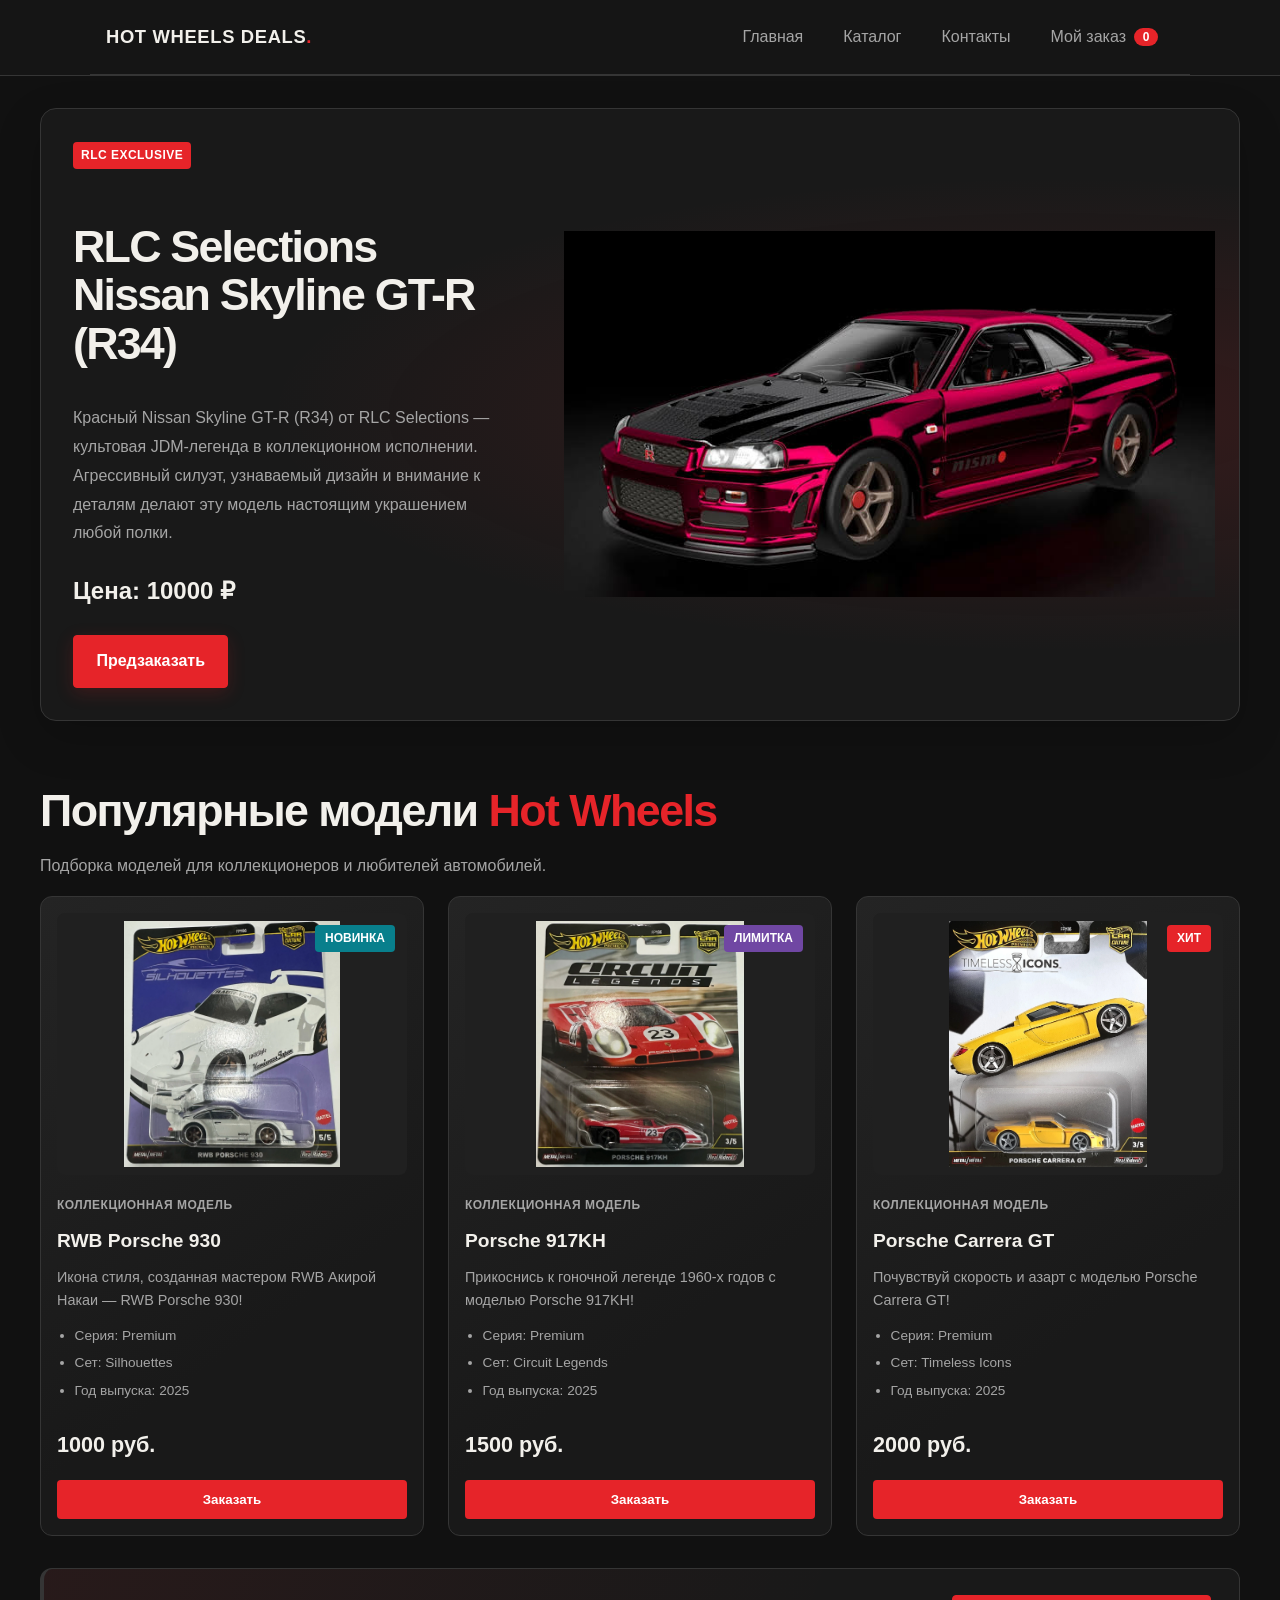
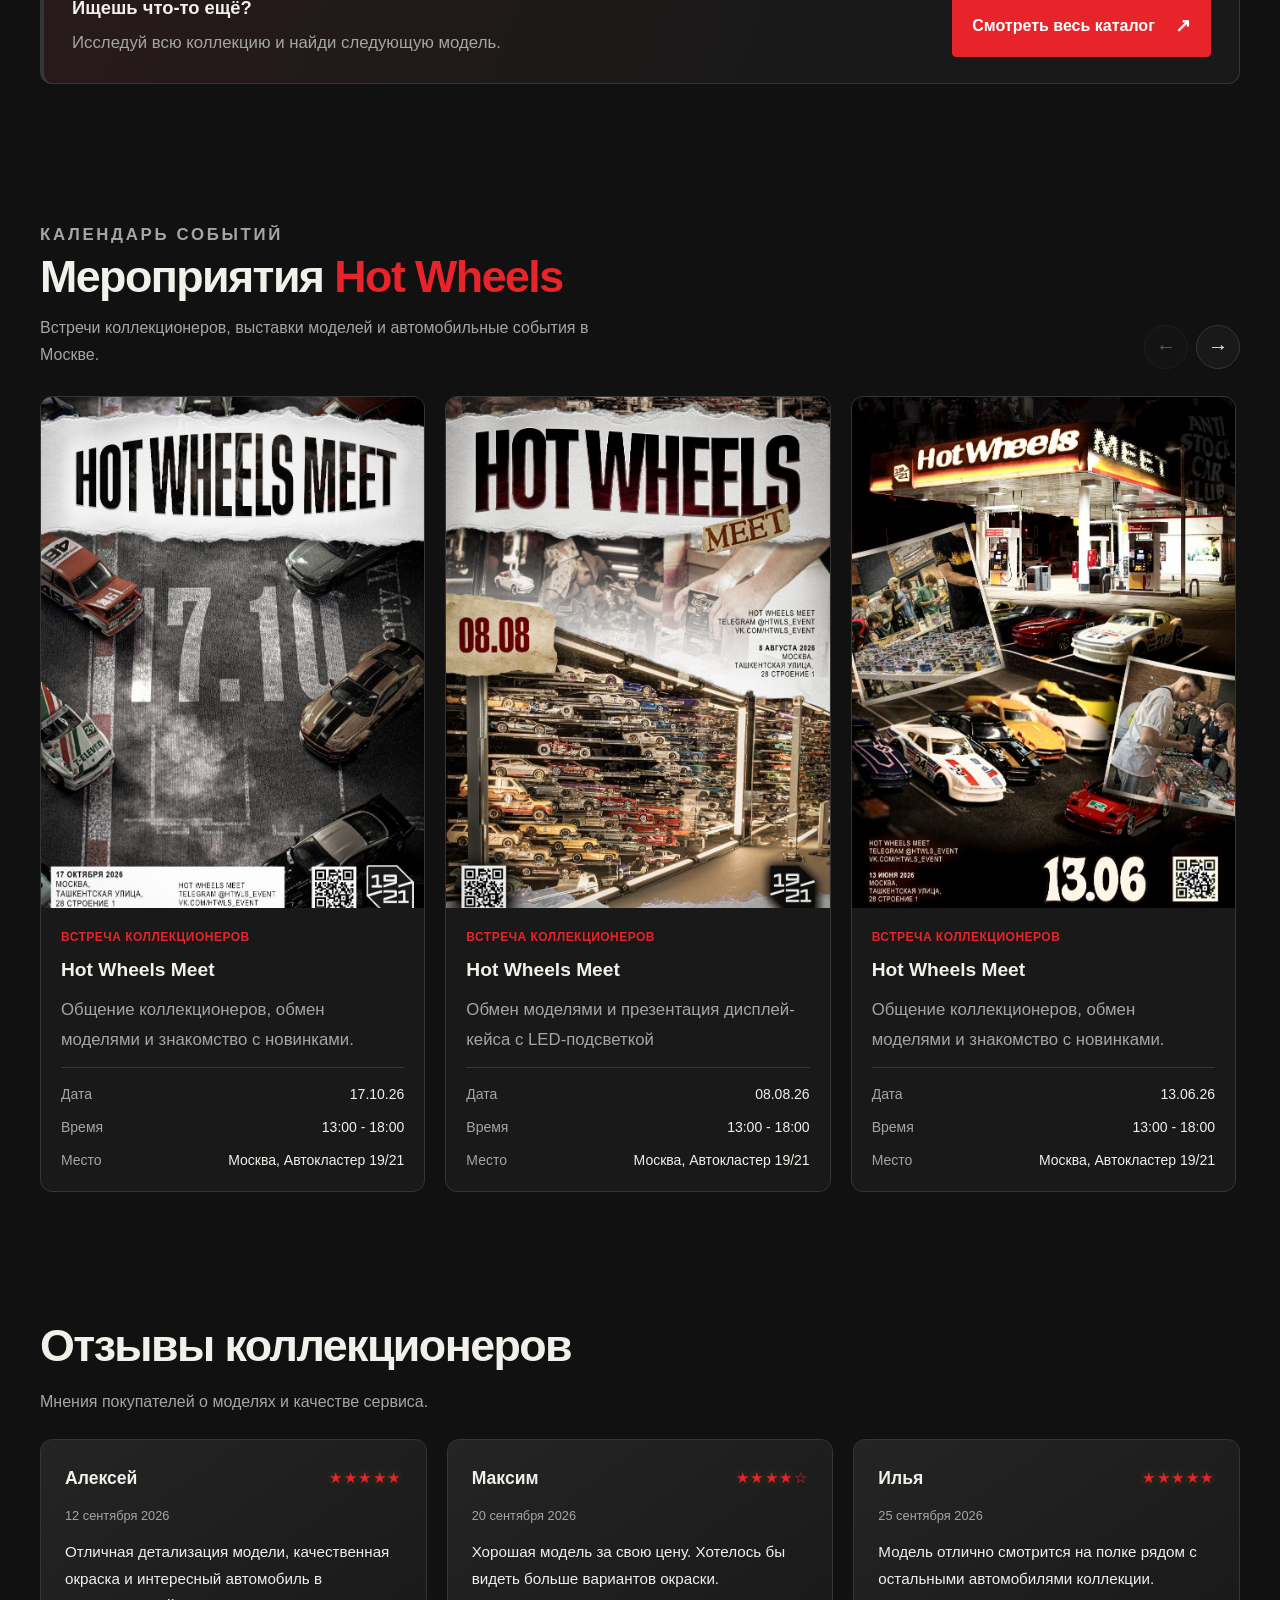
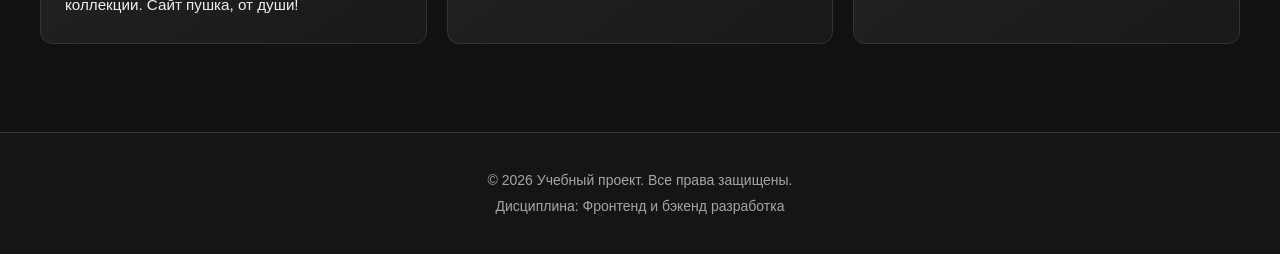
==== commit 3b685b03: "feat: make adaptive styles" ====
--- a/index.html
+++ b/index.html
@@ -5,6 +5,7 @@
     <meta name="viewport" content="width=device-width, initial-scale=1.0" />
     <title>Магазин моделей Hot Wheels Deals</title>
     <link rel="stylesheet" href="css/style.css" />
+    <link rel="stylesheet" href="css/responsive.css" />
     <script src="js/main.js" defer></script>
     <meta property="og:type" content="website" />
     <meta property="og:title" content="Магазин моделей Hot Wheels Deals" />
--- a/css/style.css
+++ b/css/style.css
@@ -2250,354 +2250,9 @@
 
 
 /* ==========================================================================
-   19. Адаптивность и предпочтения пользователя
+   19. Адаптивность
    --------------------------------------------------------------------------
-   Блоки идут в порядке возрастания приоритета: правила ниже перекрывают
-   правила выше при одинаковой специфичности.
+   Все медиазапросы вынесены в отдельный файл css/responsive.css,
+   который подключается после этого файла на каждой странице.
    ========================================================================== */
 
-/* Каталог: узкая колонка фильтров */
-@media (max-width: 900px) {
-  .catalog-layout {
-    grid-template-columns: 220px minmax(0, 1fr);
-  }
-}
-
-/* Каталог: фильтры над списком товаров */
-@media (max-width: 600px) {
-  .catalog-layout {
-    grid-template-columns: minmax(0, 1fr);
-    grid-template-areas:
-      "filters"
-      "products";
-  }
-
-  .catalog-filters {
-    position: static;
-    min-width: 0;
-  }
-
-  .catalog-products {
-    min-width: 0;
-  }
-
-  /*
-    Поля страницы получают внутренние отступы.
-    Подвал сюда не входит: у него собственные отступы в разделе 5.
-  */
-  header,
-  main {
-    padding: var(--space-md);
-  }
-}
-
-/* Отзывы: две колонки */
-@media (max-width: 900px) {
-  .reviews__grid {
-    grid-template-columns: repeat(2, minmax(0, 1fr));
-  }
-}
-
-/* Отзывы: одна колонка */
-@media (max-width: 600px) {
-  .reviews__grid {
-    grid-template-columns: minmax(0, 1fr);
-  }
-}
-
-/* Баннер предзаказа: ниже изображение */
-@media (max-width: 991.98px) {
-  .preorder-banner__image {
-    min-height: 0;
-    max-height: 360px;
-  }
-}
-
-@media (prefers-reduced-motion: reduce) {
-  .preorder-banner__image,
-  .preorder-banner__button {
-    transition: none;
-  }
-}
-
-/* Модальное окно предзаказа: компактнее */
-@media (max-width: 575.98px) {
-  .preorder-modal__header,
-  .preorder-modal__body {
-    padding: 1.25rem;
-  }
-
-  .preorder-modal__footer {
-    padding: 0 1.25rem 1.25rem;
-  }
-}
-
-/* Страница товара: карточка информации */
-@media (max-width: 991.98px) {
-  .product-info {
-    padding: 1.25rem;
-  }
-}
-
-/* Страница товара: компактная раскладка */
-@media (max-width: 575.98px) {
-  .product-gallery {
-    padding: 0.75rem;
-  }
-
-  .product-info {
-    padding: var(--space-md);
-  }
-
-  .product-info h1 {
-    font-size: 2rem;
-  }
-
-  .product-info__actions {
-    flex-direction: column;
-  }
-
-  .product-info__actions .button {
-    width: 100%;
-    text-align: center;
-  }
-
-  .specs-table th,
-  .specs-table td {
-    padding: 0.75rem;
-    font-size: 0.9rem;
-  }
-}
-
-@media (prefers-reduced-motion: reduce) {
-  .product-gallery > img,
-  .product-service-card,
-  .product-info__actions .button,
-  .breadcrumbs a {
-    transition: none;
-  }
-}
-
-/* Корзина: кнопки на всю ширину */
-@media (max-width: 575.98px) {
-  #cart-summary .button,
-  #order-form button[type="submit"] {
-    width: 100%;
-  }
-}
-
-/* Корзина: позиция перестраивается в две колонки */
-@media (max-width: 575.98px) {
-  .cart-item {
-    grid-template-columns: 96px minmax(0, 1fr);
-    grid-template-areas:
-      "image info"
-      "quantity total";
-    align-items: start;
-  }
-
-  .cart-item__image {
-    grid-area: image;
-  }
-
-  .cart-item__info {
-    grid-area: info;
-  }
-
-  .cart-item__quantity {
-    grid-area: quantity;
-  }
-
-  .cart-item__total {
-    grid-area: total;
-    align-items: flex-end;
-  }
-}
-
-/* Мероприятия: две карточки в ленте */
-@media (max-width: 900px) {
-  .event-card {
-    flex-basis: calc((100% - 1.25rem) / 2);
-  }
-}
-
-/* Мероприятия: одна карточка в ленте */
-@media (max-width: 600px) {
-  .events__header {
-    align-items: flex-start;
-  }
-
-  .events__controls {
-    padding-top: 0.5rem;
-  }
-
-  .events__arrow {
-    width: 38px;
-    height: 38px;
-  }
-
-  .event-card {
-    flex-basis: 85%;
-  }
-}
-
-@media (prefers-reduced-motion: reduce) {
-  .events__viewport {
-    scroll-behavior: auto;
-  }
-
-  .event-card,
-  .events__arrow {
-    transition: none;
-  }
-}
-
-/* Главная: отступы секций и заголовки */
-@media (max-width: 900px) {
-  #popular,
-  #events,
-  #reviews {
-    margin-bottom: 3.5rem;
-  }
-
-  .events__header {
-    align-items: flex-start;
-  }
-
-  #reviews .reviews__grid {
-    gap: 1rem;
-  }
-}
-
-/* Главная: узкие экраны */
-@media (max-width: 600px) {
-  #popular,
-  #events,
-  #reviews {
-    width: calc(100% - 2rem);
-    margin-bottom: 3rem;
-  }
-
-  .preorder-banner h1 {
-    font-size: 2rem;
-  }
-
-  .preorder-banner__image {
-    padding: 1rem;
-  }
-
-  .popular__catalog-link {
-    align-items: stretch;
-    flex-direction: column;
-    padding: 1.25rem;
-  }
-
-  .popular__catalog-button {
-    width: 100%;
-  }
-
-  .events__header {
-    gap: 1rem;
-  }
-
-  .events__controls {
-    gap: 0.4rem;
-  }
-
-  #reviews .review-card {
-    padding: 1.25rem;
-  }
-}
-
-@media (prefers-reduced-motion: reduce) {
-  #popular .product-card,
-  #reviews .review-card,
-  .event-card,
-  .preorder-banner__image {
-    transition: none;
-  }
-
-  #popular .product-card:hover,
-  #reviews .review-card:hover,
-  .event-card:hover {
-    transform: none;
-  }
-}
-
-/* Каталог: планшеты */
-@media (max-width: 991.98px) {
-  .catalog-layout {
-    grid-template-columns: 220px minmax(0, 1fr);
-    gap: 1.25rem;
-  }
-
-  .catalog-filters {
-    padding: 1.1rem;
-  }
-}
-
-/* Каталог: телефоны */
-@media (max-width: 767.98px) {
-  main > .section {
-    margin-bottom: 1.5rem;
-    padding-top: 1rem;
-  }
-
-  .catalog-layout {
-    grid-template-columns: minmax(0, 1fr);
-    gap: 2rem;
-    margin-bottom: 3rem;
-  }
-
-  .catalog-filters {
-    padding: 1.25rem;
-  }
-
-  .catalog-filters h2,
-  .catalog-products > h2 {
-    margin-bottom: 1.25rem;
-  }
-}
-
-@media (prefers-reduced-motion: reduce) {
-  .catalog-products .product-card,
-  .filters-form__submit {
-    transition: none;
-  }
-
-  .catalog-products .product-card:hover,
-  .filters-form__submit:active {
-    transform: none;
-  }
-}
-
-/* Контакты: телефоны */
-@media (max-width: 767.98px) {
-  main > .section {
-    margin-bottom: 1.5rem;
-    padding-top: 1rem;
-  }
-
-  main > .section:first-of-type ul {
-    gap: 0.5rem;
-  }
-
-  main > .section:first-of-type li {
-    padding: 0.875rem 1rem;
-  }
-
-  #feedback {
-    margin-bottom: 3rem;
-    padding: 1.25rem;
-  }
-
-  #feedback .button {
-    width: 100%;
-  }
-}
-
-@media (prefers-reduced-motion: reduce) {
-  #feedback .button {
-    transition: none;
-  }
-}
--- a/css/responsive.css
+++ b/css/responsive.css
@@ -0,0 +1,481 @@
+/* ==========================================================================
+   Hot Wheels Deals — адаптивные стили
+   --------------------------------------------------------------------------
+   Файл подключается после style.css и содержит только медиазапросы.
+   Базовые (настольные) стили описаны в css/style.css.
+
+   Принцип: этот файл ничего не переопределяет «на всякий случай» —
+   каждое правило включается на своей ширине и меняет раскладку одного блока.
+
+   --------------------------------------------------------------------------
+   Шкала контрольных точек (брейкпоинтов)
+   --------------------------------------------------------------------------
+     > 1199px   настольный компьютер      базовые стили из style.css
+     ≤ 1199px   ноутбук                   узкая боковая колонка фильтров
+     ≤  991px   планшет                   двухколоночные блоки в одну колонку
+     ≤  767px   большой телефон           одноколоночная раскладка страниц
+     ≤  575px   телефон                   сетки в одну колонку, крупные кнопки
+     ≤  399px   маленький телефон         минимальные отступы
+
+   Значения выбраны по границам типовых устройств и совпадают с принятой
+   в вёрстке шкалой (1200 / 992 / 768 / 576). Запросы идут по убыванию
+   ширины: правило из более узкого запроса стоит ниже и потому побеждает.
+
+   --------------------------------------------------------------------------
+   Содержание
+   --------------------------------------------------------------------------
+     1. Ноутбук            ≤ 1199px
+     2. Планшет            ≤  991px
+     3. Большой телефон    ≤  767px
+     4. Телефон            ≤  575px
+     5. Маленький телефон  ≤  399px
+     6. Предпочтения пользователя
+   ========================================================================== */
+
+
+/* ==========================================================================
+   1. Ноутбук — ≤ 1199px
+   --------------------------------------------------------------------------
+   Каталог: боковая колонка фильтров чуть уже, чтобы списку товаров
+   осталось больше места.
+   ========================================================================== */
+
+@media (max-width: 1199px) {
+  .catalog-layout {
+    grid-template-columns: 220px minmax(0, 1fr);
+    gap: 1.25rem;
+  }
+
+  .catalog-filters {
+    padding: 1.1rem;
+  }
+}
+
+
+/* ==========================================================================
+   2. Планшет — ≤ 991px
+   --------------------------------------------------------------------------
+   Двухколоночные блоки становятся одноколоночными, а сетки карточек
+   переходят с трёх колонок на две.
+   ========================================================================== */
+
+/* Баннер предзаказа: текст и изображение друг под другом */
+@media (max-width: 991px) {
+  .preorder-banner {
+    grid-template-columns: minmax(0, 1fr);
+  }
+
+  .preorder-banner__content {
+    padding: var(--space-lg);
+  }
+
+  /* В одну колонку высота задаётся самим изображением, а не растяжением */
+  .preorder-banner__image {
+    height: auto;
+    min-height: 0;
+    max-height: 360px;
+    padding: var(--space-md);
+  }
+}
+
+/* Сетки карточек товаров: три колонки → две */
+@media (max-width: 991px) {
+  .product-grid {
+    grid-template-columns: repeat(2, minmax(0, 1fr));
+  }
+}
+
+/* Сетка отзывов: три колонки → две */
+@media (max-width: 991px) {
+  .reviews__grid {
+    grid-template-columns: repeat(2, minmax(0, 1fr));
+    gap: 1rem;
+  }
+}
+
+/* Лента мероприятий: три карточки → две */
+@media (max-width: 991px) {
+  .event-card {
+    flex-basis: calc((100% - 1.25rem) / 2);
+  }
+}
+
+/* Страница товара: галерея и информация друг под другом */
+@media (max-width: 991px) {
+  .product-details {
+    grid-template-columns: minmax(0, 1fr);
+    gap: var(--space-lg);
+  }
+
+  .product-gallery {
+    min-height: 320px;
+  }
+
+  .product-info {
+    padding: 1.25rem;
+  }
+}
+
+/* Главная: секции получают меньший нижний отступ */
+@media (max-width: 991px) {
+  #popular,
+  #events,
+  #reviews {
+    margin-bottom: 3.5rem;
+  }
+
+  .events__header {
+    align-items: flex-start;
+  }
+}
+
+
+/* ==========================================================================
+   3. Большой телефон — ≤ 767px
+   --------------------------------------------------------------------------
+   Страницы становятся одноколоночными: фильтры каталога встают над товарами,
+   заголовки секций — над элементами управления.
+   ========================================================================== */
+
+/* Каталог: фильтры над списком товаров */
+@media (max-width: 767px) {
+  .catalog-layout {
+    grid-template-columns: minmax(0, 1fr);
+    grid-template-areas:
+      "filters"
+      "products";
+    gap: 2rem;
+    margin-bottom: 3rem;
+  }
+
+  /* Боковая панель перестаёт «прилипать» при прокрутке */
+  .catalog-filters {
+    position: static;
+    min-width: 0;
+    padding: 1.25rem;
+  }
+
+  .catalog-products {
+    min-width: 0;
+  }
+
+  .catalog-filters h2,
+  .catalog-products > h2 {
+    margin-bottom: 1.25rem;
+  }
+}
+
+/* Заголовки страниц: компактнее */
+@media (max-width: 767px) {
+  main > .section {
+    margin-bottom: 1.5rem;
+    padding-top: 1rem;
+  }
+}
+
+/* Мероприятия: карточки по одной и заголовок над стрелками */
+@media (max-width: 767px) {
+  .events__header {
+    flex-direction: column;
+    align-items: flex-start;
+    gap: 1rem;
+  }
+
+  .events__controls {
+    padding-top: 0;
+  }
+
+  .events__arrow {
+    width: 40px;
+    height: 40px;
+  }
+
+  .event-card {
+    flex-basis: 85%;
+  }
+
+  .event-card__content {
+    padding: 1rem;
+  }
+}
+
+/* Хлебные крошки: длинное название товара переносится */
+@media (max-width: 767px) {
+  .breadcrumbs__item {
+    min-width: 0;
+    overflow-wrap: anywhere;
+  }
+}
+
+/* Контакты: компактные карточки */
+@media (max-width: 767px) {
+  main > .section:first-of-type ul {
+    gap: 0.5rem;
+  }
+
+  main > .section:first-of-type li {
+    padding: 0.875rem 1rem;
+  }
+
+  #feedback {
+    margin-bottom: 3rem;
+    padding: 1.25rem;
+  }
+}
+
+
+/* ==========================================================================
+   4. Телефон — ≤ 575px
+   --------------------------------------------------------------------------
+   Все сетки в одну колонку, кнопки занимают всю ширину,
+   поля страницы получают внутренние отступы.
+   ========================================================================== */
+
+/* Поля страницы */
+@media (max-width: 575px) {
+  header,
+  main {
+    padding: var(--space-md);
+  }
+
+  .site-header {
+    padding: var(--space-sm) 0;
+  }
+
+  .site-nav__list {
+    gap: var(--space-xs);
+  }
+
+  .site-nav__link {
+    padding: var(--space-xs) var(--space-sm);
+    font-size: 0.95rem;
+  }
+}
+
+/* Сетки товаров: две колонки → одна */
+@media (max-width: 575px) {
+  .product-grid {
+    grid-template-columns: minmax(0, 1fr);
+  }
+}
+
+/* Сетка отзывов: две колонки → одна */
+@media (max-width: 575px) {
+  .reviews__grid {
+    grid-template-columns: minmax(0, 1fr);
+  }
+
+  #reviews .review-card {
+    padding: 1.25rem;
+  }
+}
+
+/* Главная: заголовок и баннер */
+@media (max-width: 575px) {
+  #popular,
+  #events,
+  #reviews {
+    width: calc(100% - 2rem);
+    margin-bottom: 3rem;
+  }
+
+  .preorder-banner h1 {
+    font-size: 2rem;
+  }
+
+  .preorder-banner__image {
+    padding: 1rem;
+  }
+
+  .popular__catalog-link {
+    flex-direction: column;
+    align-items: stretch;
+    padding: 1.25rem;
+  }
+
+  .popular__catalog-button {
+    width: 100%;
+  }
+
+  .events__controls {
+    gap: 0.4rem;
+  }
+}
+
+/* Модальное окно предзаказа: компактнее */
+@media (max-width: 575px) {
+  .preorder-modal__header,
+  .preorder-modal__body {
+    padding: 1.25rem;
+  }
+
+  .preorder-modal__footer {
+    padding: 0 1.25rem 1.25rem;
+  }
+}
+
+/* Страница товара: кнопки в столбик, компактная таблица */
+@media (max-width: 575px) {
+  .product-gallery {
+    min-height: 0;
+    padding: 0.75rem;
+  }
+
+  .product-info {
+    padding: var(--space-md);
+  }
+
+  .product-info h1 {
+    font-size: 2rem;
+  }
+
+  .product-info__actions {
+    flex-direction: column;
+  }
+
+  .product-info__actions .button {
+    width: 100%;
+    text-align: center;
+  }
+
+  /* Таблица характеристик прокручивается по горизонтали */
+  .table-wrapper {
+    overscroll-behavior-x: contain;
+    -webkit-overflow-scrolling: touch;
+  }
+
+  .specs-table th,
+  .specs-table td {
+    padding: 0.75rem;
+    font-size: 0.9rem;
+  }
+
+  .specs-table th {
+    width: 45%;
+  }
+}
+
+/* Корзина: кнопки на всю ширину и перестройка позиции */
+@media (max-width: 575px) {
+  #cart-summary .button,
+  #order-form button[type="submit"] {
+    width: 100%;
+  }
+
+  .cart-item {
+    grid-template-columns: 96px minmax(0, 1fr);
+    grid-template-areas:
+      "image info"
+      "quantity total";
+    align-items: start;
+    gap: var(--space-sm) var(--space-md);
+  }
+
+  .cart-item__image {
+    grid-area: image;
+  }
+
+  .cart-item__info {
+    grid-area: info;
+  }
+
+  .cart-item__quantity {
+    grid-area: quantity;
+  }
+
+  .cart-item__total {
+    grid-area: total;
+    align-items: flex-end;
+  }
+
+  .cart-page > h1 {
+    margin-bottom: 1.5rem;
+  }
+}
+
+/* Контакты: кнопка на всю ширину */
+@media (max-width: 575px) {
+  #feedback .button {
+    width: 100%;
+  }
+}
+
+
+/* ==========================================================================
+   5. Маленький телефон — ≤ 399px
+   --------------------------------------------------------------------------
+   Отступы и сетки уменьшаются до минимума, чтобы ничего не вылезало
+   за пределы экрана на ширине 320–399px.
+   ========================================================================== */
+
+@media (max-width: 399px) {
+  /* Карточки «Доставка» и «Оплата» встают друг под другом */
+  .product-services {
+    grid-template-columns: minmax(0, 1fr);
+  }
+
+  /* В ленте мероприятий видна почти целая карточка */
+  .event-card {
+    flex-basis: 92%;
+  }
+
+  .events__track {
+    gap: 0.75rem;
+  }
+
+  /* Логотип и подписи чуть меньше */
+  .site-logo {
+    font-size: 1rem;
+  }
+
+  .breadcrumbs {
+    font-size: 0.85rem;
+  }
+
+  /* Позиция корзины: уже изображение */
+  .cart-item {
+    grid-template-columns: 72px minmax(0, 1fr);
+  }
+
+  /* Модальные окна почти на всю ширину */
+  .order-dialog {
+    padding: var(--space-md);
+  }
+
+  .preorder-modal__header,
+  .preorder-modal__body {
+    padding: 1rem;
+  }
+
+  .preorder-modal__footer {
+    padding: 0 1rem 1rem;
+  }
+}
+
+
+/* ==========================================================================
+   6. Предпочтения пользователя
+   --------------------------------------------------------------------------
+   Пользователь может отключить анимацию в настройках системы.
+   В этом случае убираем все переходы и плавную прокрутку.
+   ========================================================================== */
+
+@media (prefers-reduced-motion: reduce) {
+  *,
+  *::before,
+  *::after {
+    transition-duration: 0.01ms !important;
+    animation-duration: 0.01ms !important;
+    animation-iteration-count: 1 !important;
+    scroll-behavior: auto !important;
+  }
+
+  /* Декоративные сдвиги при наведении тоже убираем */
+  #popular .product-card:hover,
+  #reviews .review-card:hover,
+  .event-card:hover,
+  .product-card:hover,
+  .popular__catalog-button:hover {
+    transform: none;
+  }
+}
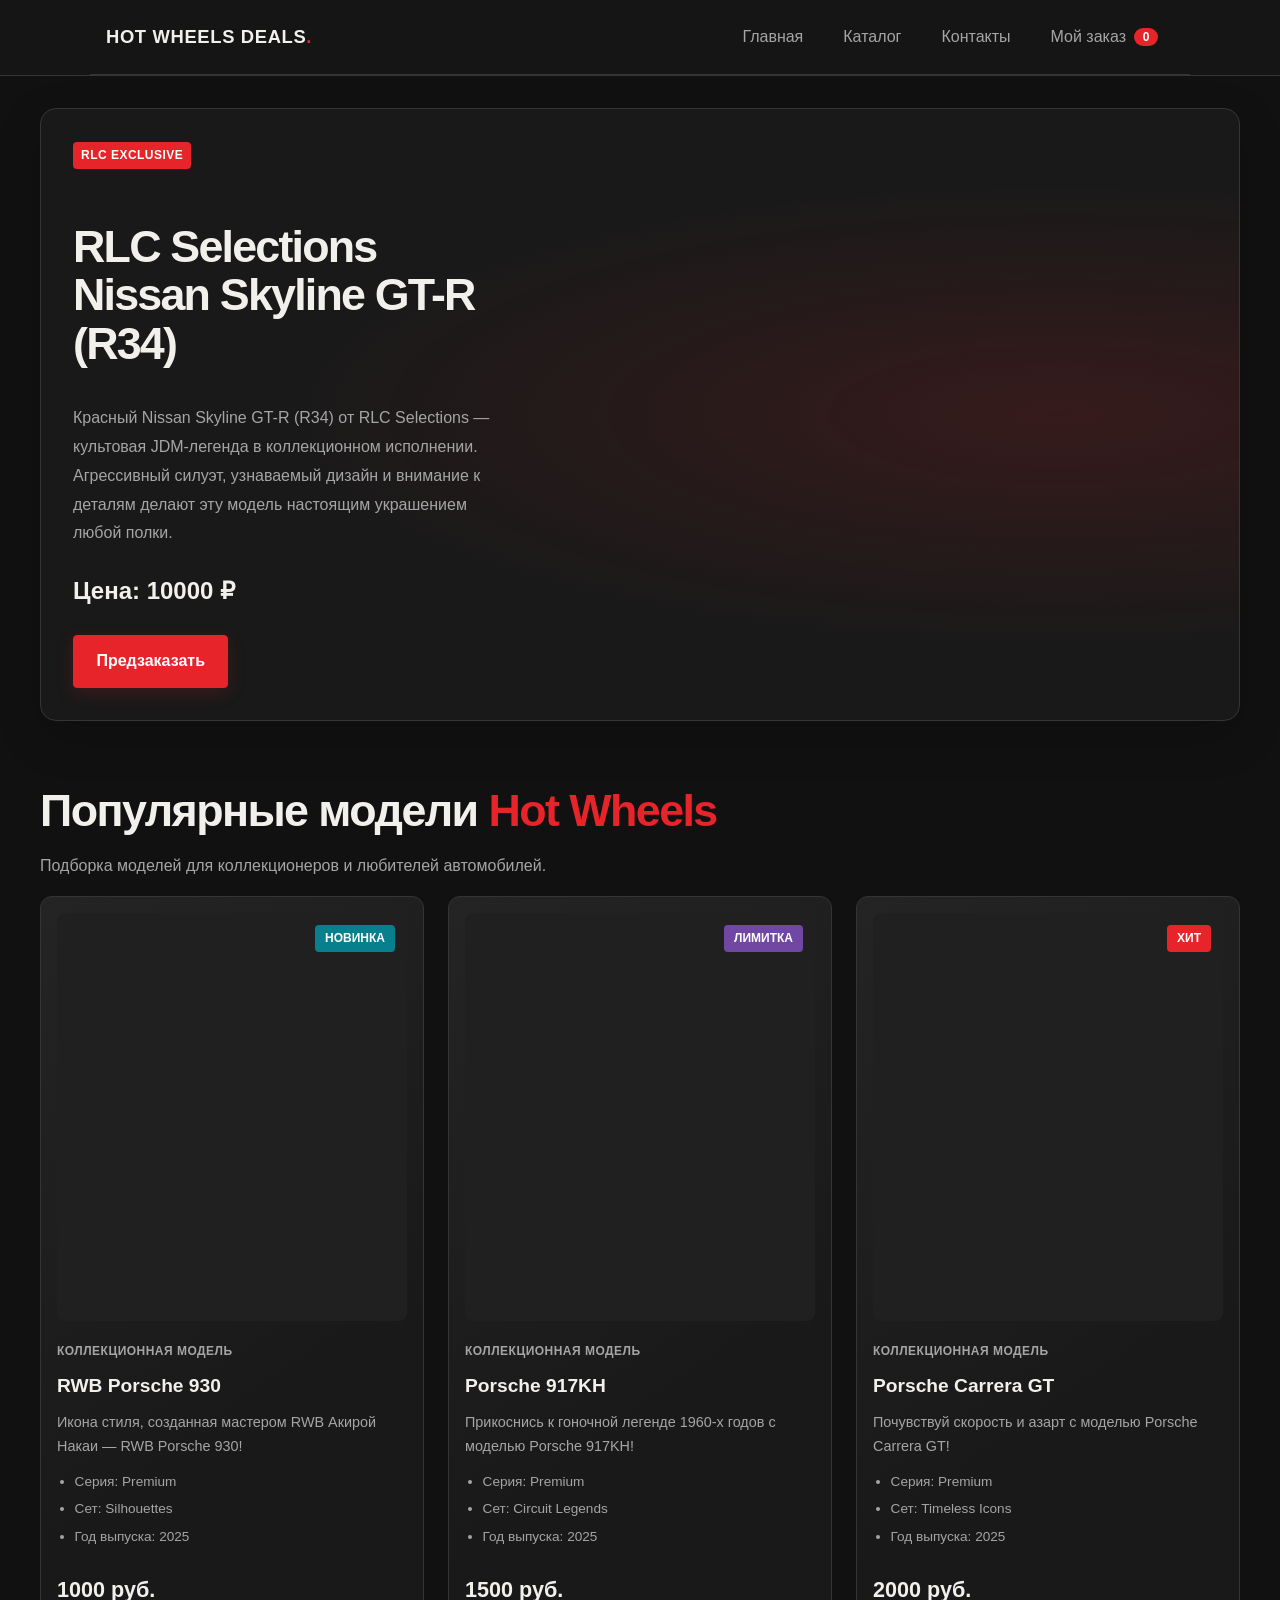
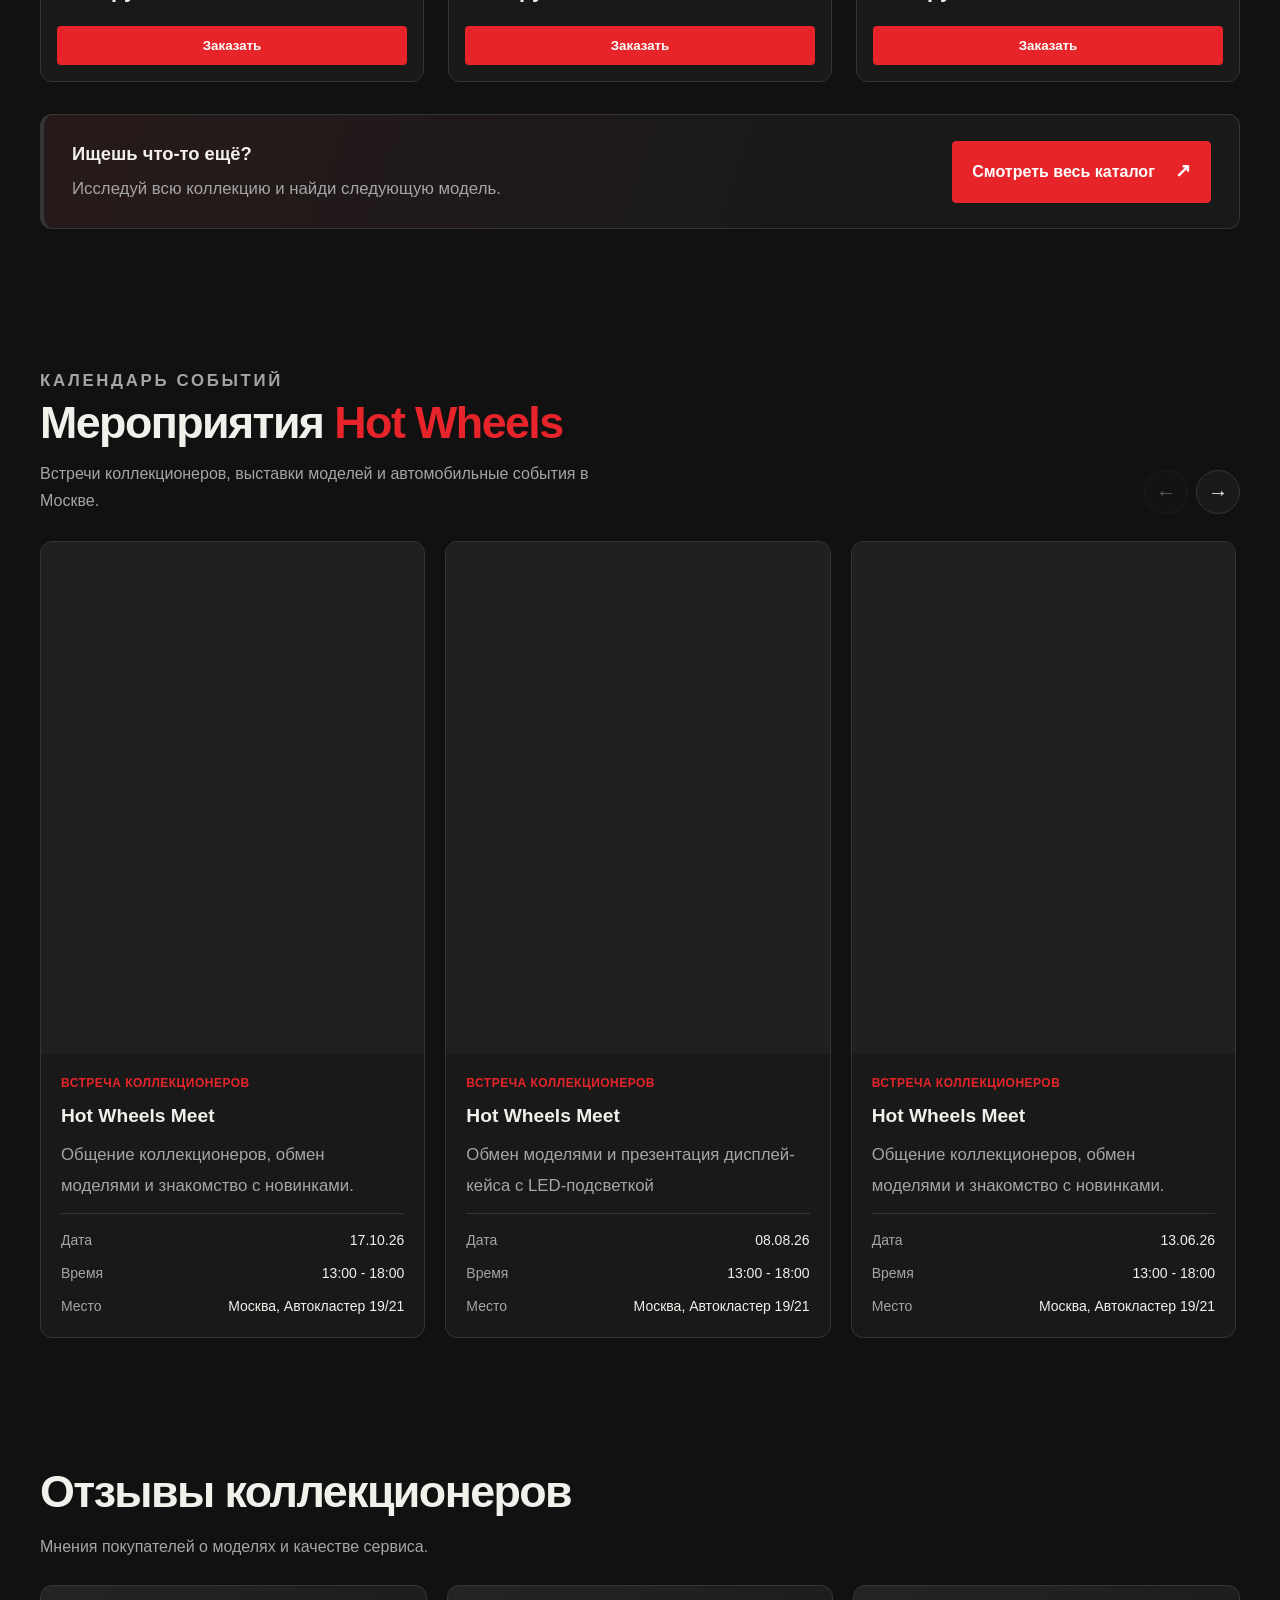
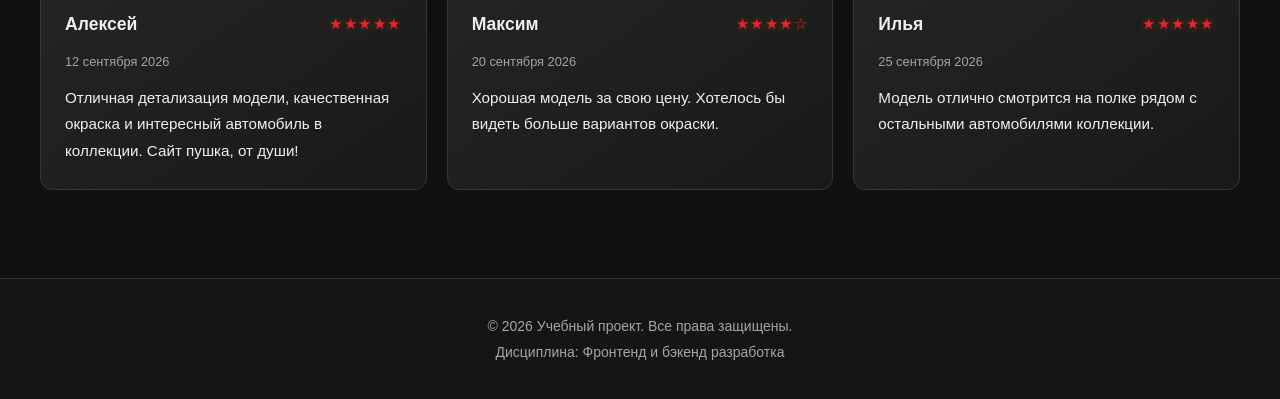
==== commit eceaf2e0: "feat: make images responsive" ====
--- a/index.html
+++ b/index.html
@@ -79,9 +79,18 @@
           </div>
 
           <img
-            src="images/Nissan Skyline R34.jpg"
+            src="images/products/skyline-r34-640.jpg"
+            srcset="
+              images/products/skyline-r34-320.jpg 320w,
+              images/products/skyline-r34-480.jpg 480w,
+              images/products/skyline-r34-640.jpg 640w,
+              images/products/skyline-r34-739.jpg 739w
+            "
+            sizes="(max-width: 991px) 96vw, 58vw"
             alt="RLC Nissan Skyline R34"
             class="preorder-banner__image"
+            fetchpriority="high"
+            decoding="async"
           />
         </div>
       </section>
@@ -160,10 +169,17 @@
             <a class="product-card__image-link" href="catalog.html">
               <img
                 class="product-card__image"
-                src="images/RWB 930.webp"
+                src="images/products/rwb-930-640.webp"
+                srcset="
+                  images/products/rwb-930-320.webp 320w,
+                  images/products/rwb-930-400.webp 400w,
+                  images/products/rwb-930-640.webp 640w,
+                  images/products/rwb-930-800.webp 800w
+                "
+                sizes="(max-width: 575px) 88vw, (max-width: 991px) 46vw, (max-width: 1250px) 29vw, 350px"
                 alt="Модель Hot Wheels RWB Porsche 930"
-                width="400"
-                height="300"
+                width="800"
+                height="912"
               />
               <span class="product-card__badge product-card__badge--new">
                 Новинка
@@ -200,10 +216,17 @@
             <a class="product-card__image-link" href="catalog.html">
               <img
                 class="product-card__image"
-                src="images/917KH.webp"
+                src="images/products/917kh-640.webp"
+                srcset="
+                  images/products/917kh-320.webp 320w,
+                  images/products/917kh-400.webp 400w,
+                  images/products/917kh-640.webp 640w,
+                  images/products/917kh-800.webp 800w
+                "
+                sizes="(max-width: 575px) 88vw, (max-width: 991px) 46vw, (max-width: 1250px) 29vw, 350px"
                 alt="Модель Hot Wheels Porsche 917KH"
-                width="400"
-                height="300"
+                width="800"
+                height="944"
                 loading="lazy"
               />
               <span class="product-card__badge product-card__badge--limited">
@@ -241,10 +264,17 @@
             <a class="product-card__image-link" href="catalog.html">
               <img
                 class="product-card__image"
-                src="images/Carrera GT.webp"
+                src="images/products/carrera-gt-640.webp"
+                srcset="
+                  images/products/carrera-gt-320.webp 320w,
+                  images/products/carrera-gt-400.webp 400w,
+                  images/products/carrera-gt-640.webp 640w,
+                  images/products/carrera-gt-800.webp 800w
+                "
+                sizes="(max-width: 575px) 88vw, (max-width: 991px) 46vw, (max-width: 1250px) 29vw, 350px"
                 alt="Модель Hot Wheels Porsche Carrera GT"
-                width="400"
-                height="300"
+                width="800"
+                height="996"
                 loading="lazy"
               />
               <span class="product-card__badge product-card__badge--hit">
@@ -327,8 +357,17 @@
             <article class="event-card">
               <img
                 class="event-card__poster"
-                src="images/events/17_10.jpg"
+                src="images/events/17_10-480.jpg"
+                srcset="
+                  images/events/17_10-320.jpg 320w,
+                  images/events/17_10-480.jpg 480w,
+                  images/events/17_10-640.jpg 640w,
+                  images/events/17_10-905.jpg 905w
+                "
+                sizes="(max-width: 399px) 92vw, (max-width: 767px) 85vw, (max-width: 991px) 46vw, 30vw"
                 alt="Афиша встречи коллекционеров Hot Wheels"
+                width="905"
+                height="1280"
                 loading="lazy"
               />
               <div class="event-card__content">
@@ -349,8 +388,17 @@
             <article class="event-card">
               <img
                 class="event-card__poster"
-                src="images/events/08_08.jpg"
+                src="images/events/08_08-480.jpg"
+                srcset="
+                  images/events/08_08-320.jpg 320w,
+                  images/events/08_08-480.jpg 480w,
+                  images/events/08_08-640.jpg 640w,
+                  images/events/08_08-905.jpg 905w
+                "
+                sizes="(max-width: 399px) 92vw, (max-width: 767px) 85vw, (max-width: 991px) 46vw, 30vw"
                 alt="Афиша встречи коллекционеров Hot Wheels"
+                width="905"
+                height="1280"
                 loading="lazy"
               />
               <div class="event-card__content">
@@ -370,8 +418,17 @@
             <article class="event-card">
               <img
                 class="event-card__poster"
-                src="images/events/13_06.jpg"
+                src="images/events/13_06-480.jpg"
+                srcset="
+                  images/events/13_06-320.jpg 320w,
+                  images/events/13_06-480.jpg 480w,
+                  images/events/13_06-640.jpg 640w,
+                  images/events/13_06-905.jpg 905w
+                "
+                sizes="(max-width: 399px) 92vw, (max-width: 767px) 85vw, (max-width: 991px) 46vw, 30vw"
                 alt="Афиша встречи коллекционеров Hot Wheels"
+                width="905"
+                height="1280"
                 loading="lazy"
               />
               <div class="event-card__content">
@@ -392,8 +449,17 @@
             <article class="event-card">
               <img
                 class="event-card__poster"
-                src="images/events/25_04.jpg"
+                src="images/events/25_04-480.jpg"
+                srcset="
+                  images/events/25_04-320.jpg 320w,
+                  images/events/25_04-480.jpg 480w,
+                  images/events/25_04-640.jpg 640w,
+                  images/events/25_04-905.jpg 905w
+                "
+                sizes="(max-width: 399px) 92vw, (max-width: 767px) 85vw, (max-width: 991px) 46vw, 30vw"
                 alt="Афиша встречи коллекционеров Hot Wheels"
+                width="905"
+                height="1280"
                 loading="lazy"
               />
               <div class="event-card__content">
@@ -414,8 +480,17 @@
             <article class="event-card">
               <img
                 class="event-card__poster"
-                src="images/events/28_02.jpg"
+                src="images/events/28_02-480.jpg"
+                srcset="
+                  images/events/28_02-320.jpg 320w,
+                  images/events/28_02-480.jpg 480w,
+                  images/events/28_02-640.jpg 640w,
+                  images/events/28_02-905.jpg 905w
+                "
+                sizes="(max-width: 399px) 92vw, (max-width: 767px) 85vw, (max-width: 991px) 46vw, 30vw"
                 alt="Афиша встречи коллекционеров Hot Wheels"
+                width="905"
+                height="1280"
                 loading="lazy"
               />
               <div class="event-card__content">
--- a/css/style.css
+++ b/css/style.css
@@ -410,11 +410,17 @@
   border-radius: var(--radius-sm);
 }
 
+/*
+  Изображение карточки.
+  Фотографии моделей вертикальные (пропорция около 6:7), поэтому блок
+  имеет ту же пропорцию: изображение заполняет его целиком — без обрезки
+  модели и без пустых полей по бокам.
+*/
 .product-card__image {
   display: block;
   width: 100%;
   height: auto;
-  aspect-ratio: 4 / 3;
+  aspect-ratio: 6 / 7;
   object-fit: cover;
   transition: transform 0.25s;
 }
@@ -486,10 +492,15 @@
 
 /*
   Обёртка изображения нужна там, где бейдж лежит поверх картинки.
+  Тёмный фон виден лишь на время загрузки фотографии, поэтому совпадает
+  с общим фоном карточек.
 */
 .product-card__image-wrapper {
   position: relative;
   width: 100%;
+  overflow: hidden;
+  border-radius: var(--radius-sm);
+  background-color: #202020;
 }
 
 .product-card__image-wrapper .product-card__image {
@@ -887,9 +898,8 @@
 }
 
 #popular .product-card__image {
-  aspect-ratio: 4 / 3;
-  padding: 0.5rem;
-  object-fit: contain;
+  aspect-ratio: 6 / 7;
+  object-fit: cover;
 }
 
 #popular .product-card__category {
@@ -1127,9 +1137,15 @@
   transform: translateY(-3px);
 }
 
+/*
+  height: auto обязателен: у изображений есть атрибуты width и height,
+  и без этого правила браузер берёт height как фактическую высоту,
+  игнорируя пропорцию из aspect-ratio.
+*/
 .event-card__poster {
   display: block;
   width: 100%;
+  height: auto;
   aspect-ratio: 3 / 4;
   object-fit: cover;
   background-color: #202020;
@@ -1538,10 +1554,14 @@
   border-radius: var(--radius-lg);
 }
 
+/*
+  height: auto обязателен: атрибуты width и height задают пропорции,
+  но без этого правила браузер использует height как фактическую высоту.
+*/
 .product-gallery > img {
   display: block;
   width: 100%;
-  height: 100%;
+  height: auto;
   max-height: 560px;
   object-fit: contain;
   border-radius: var(--radius-md);
